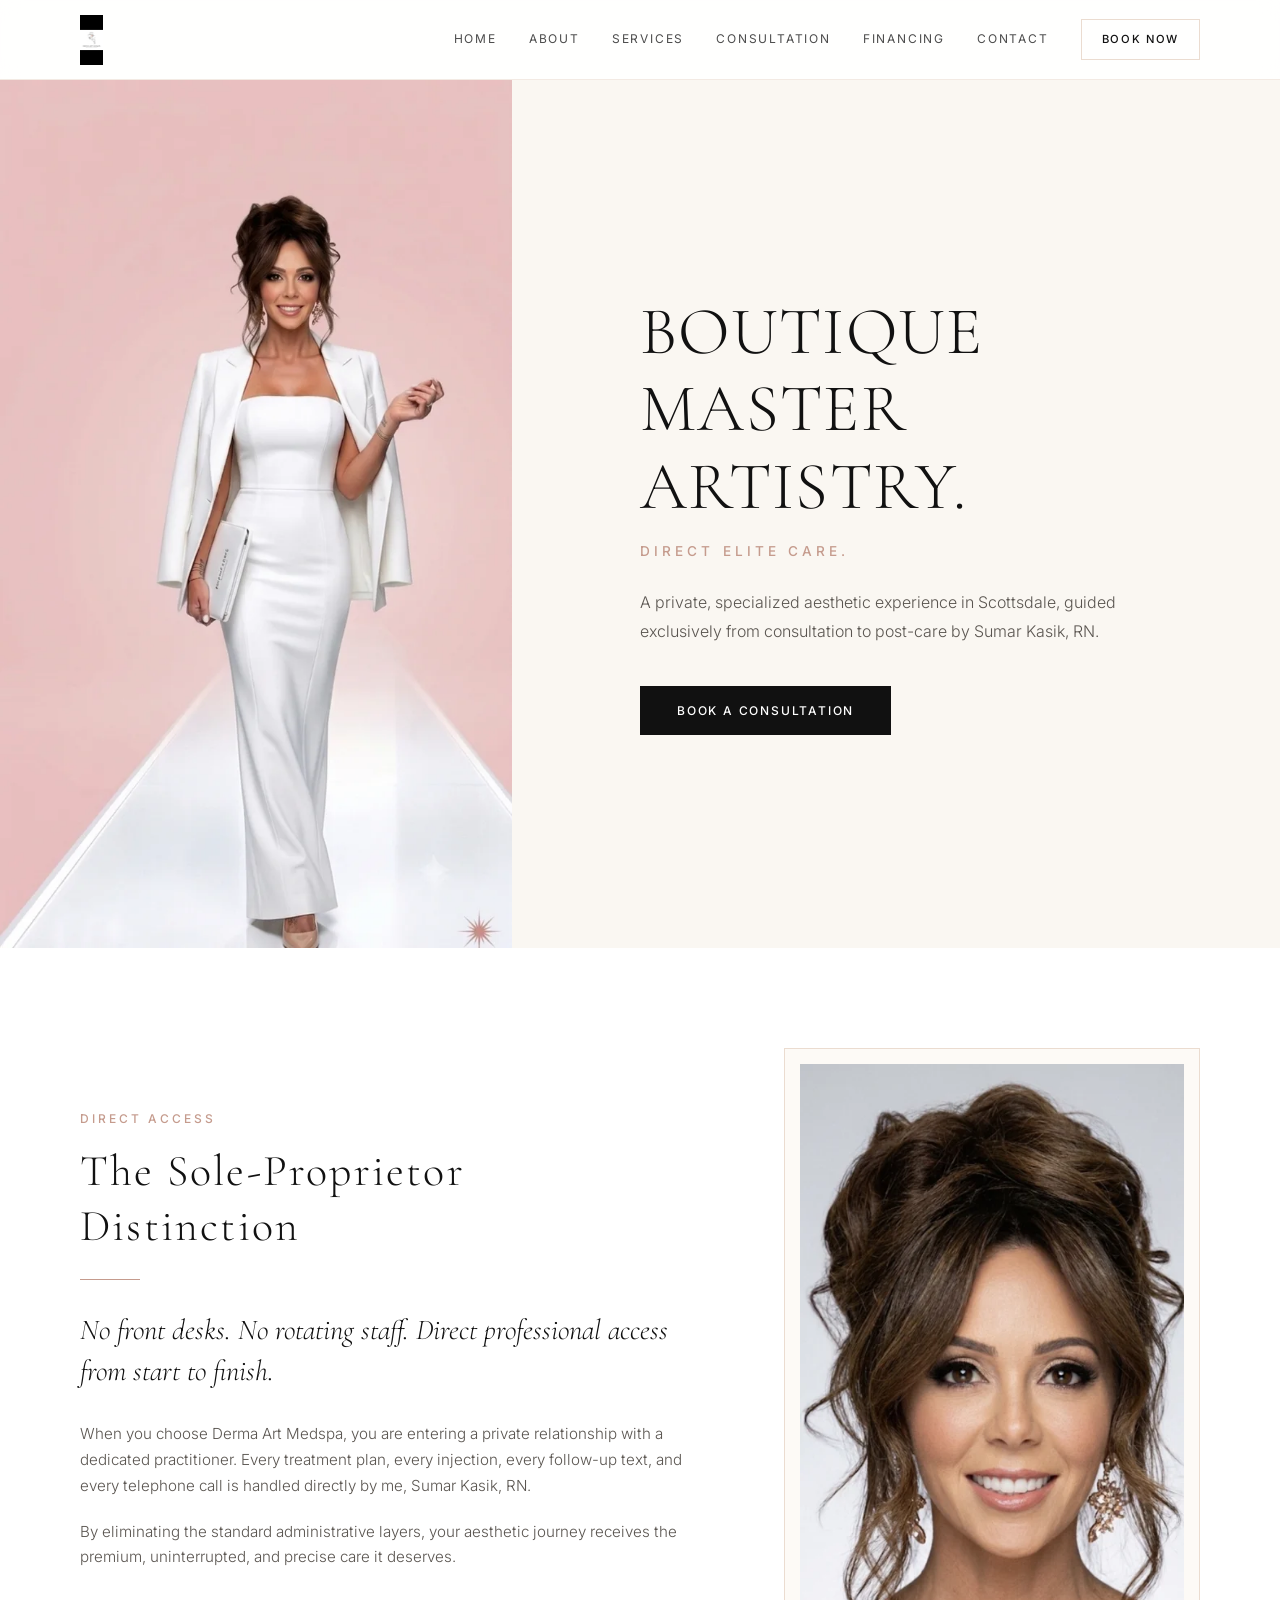
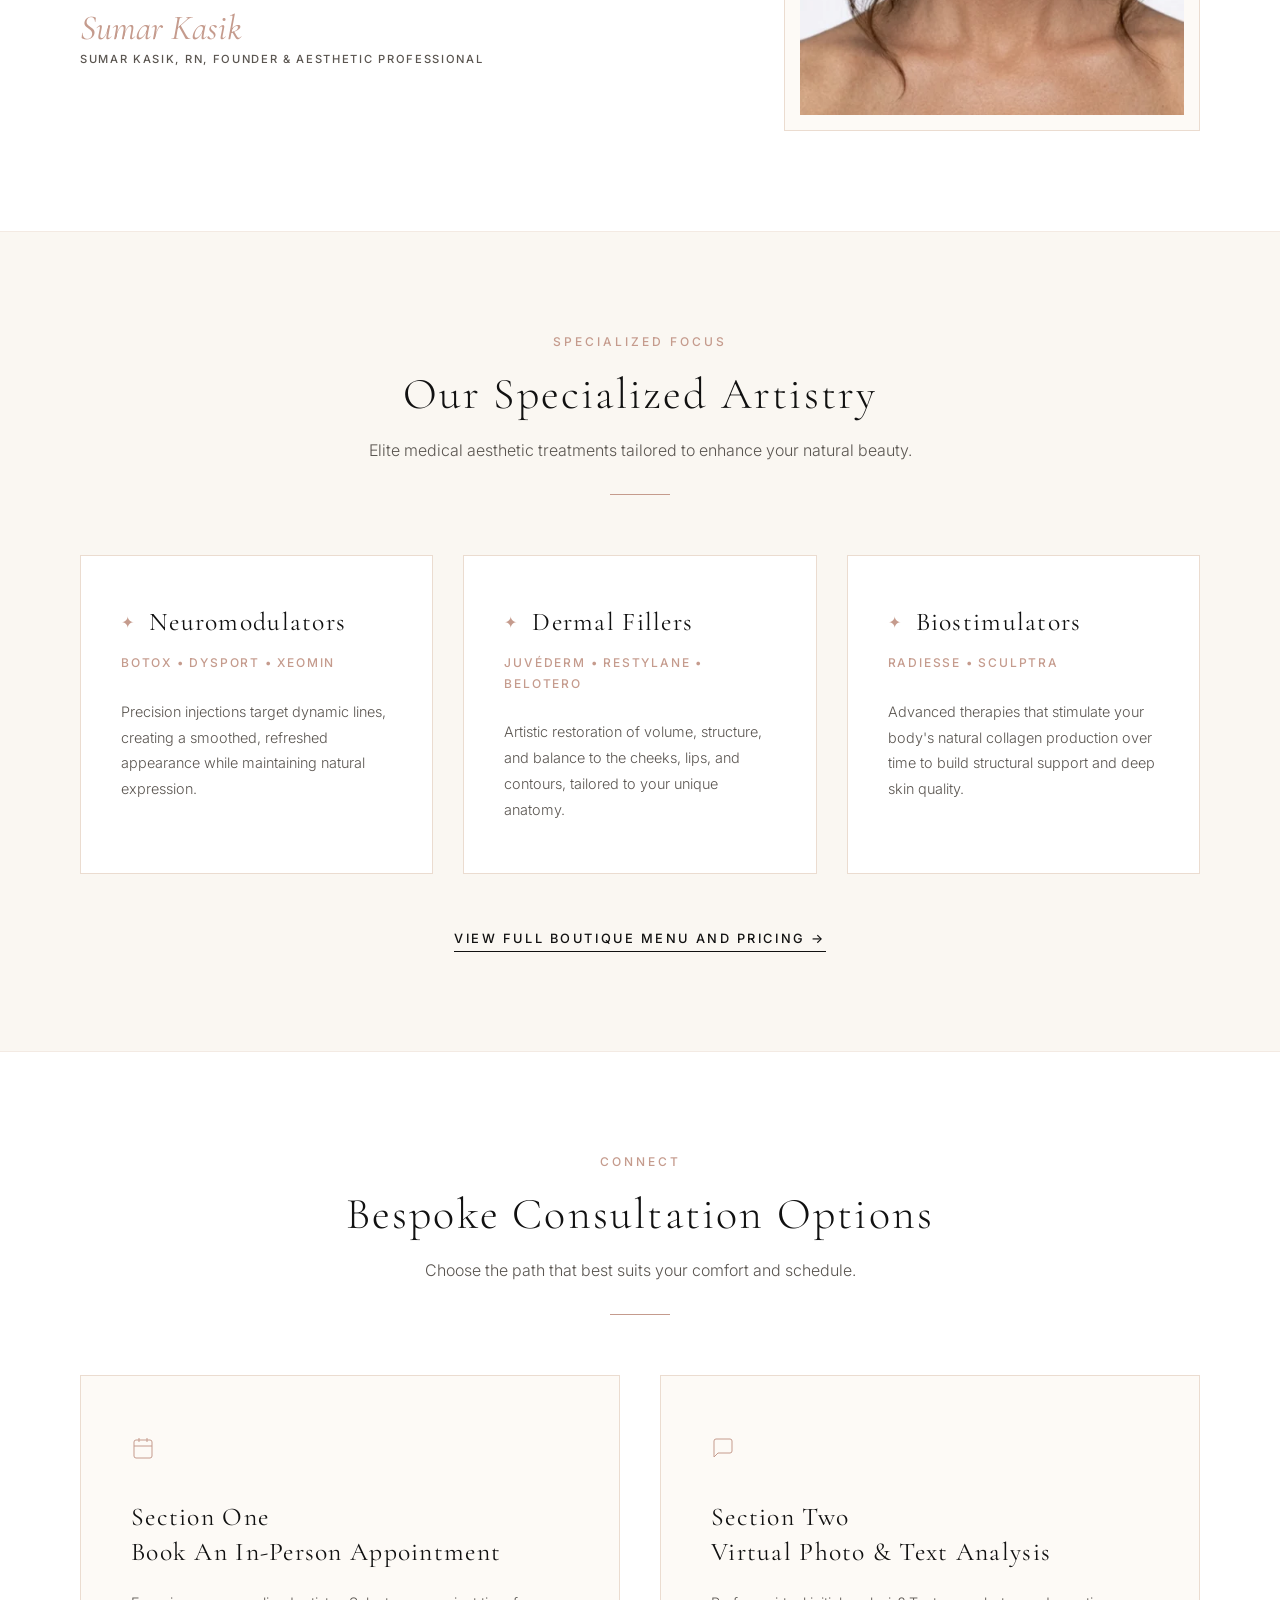
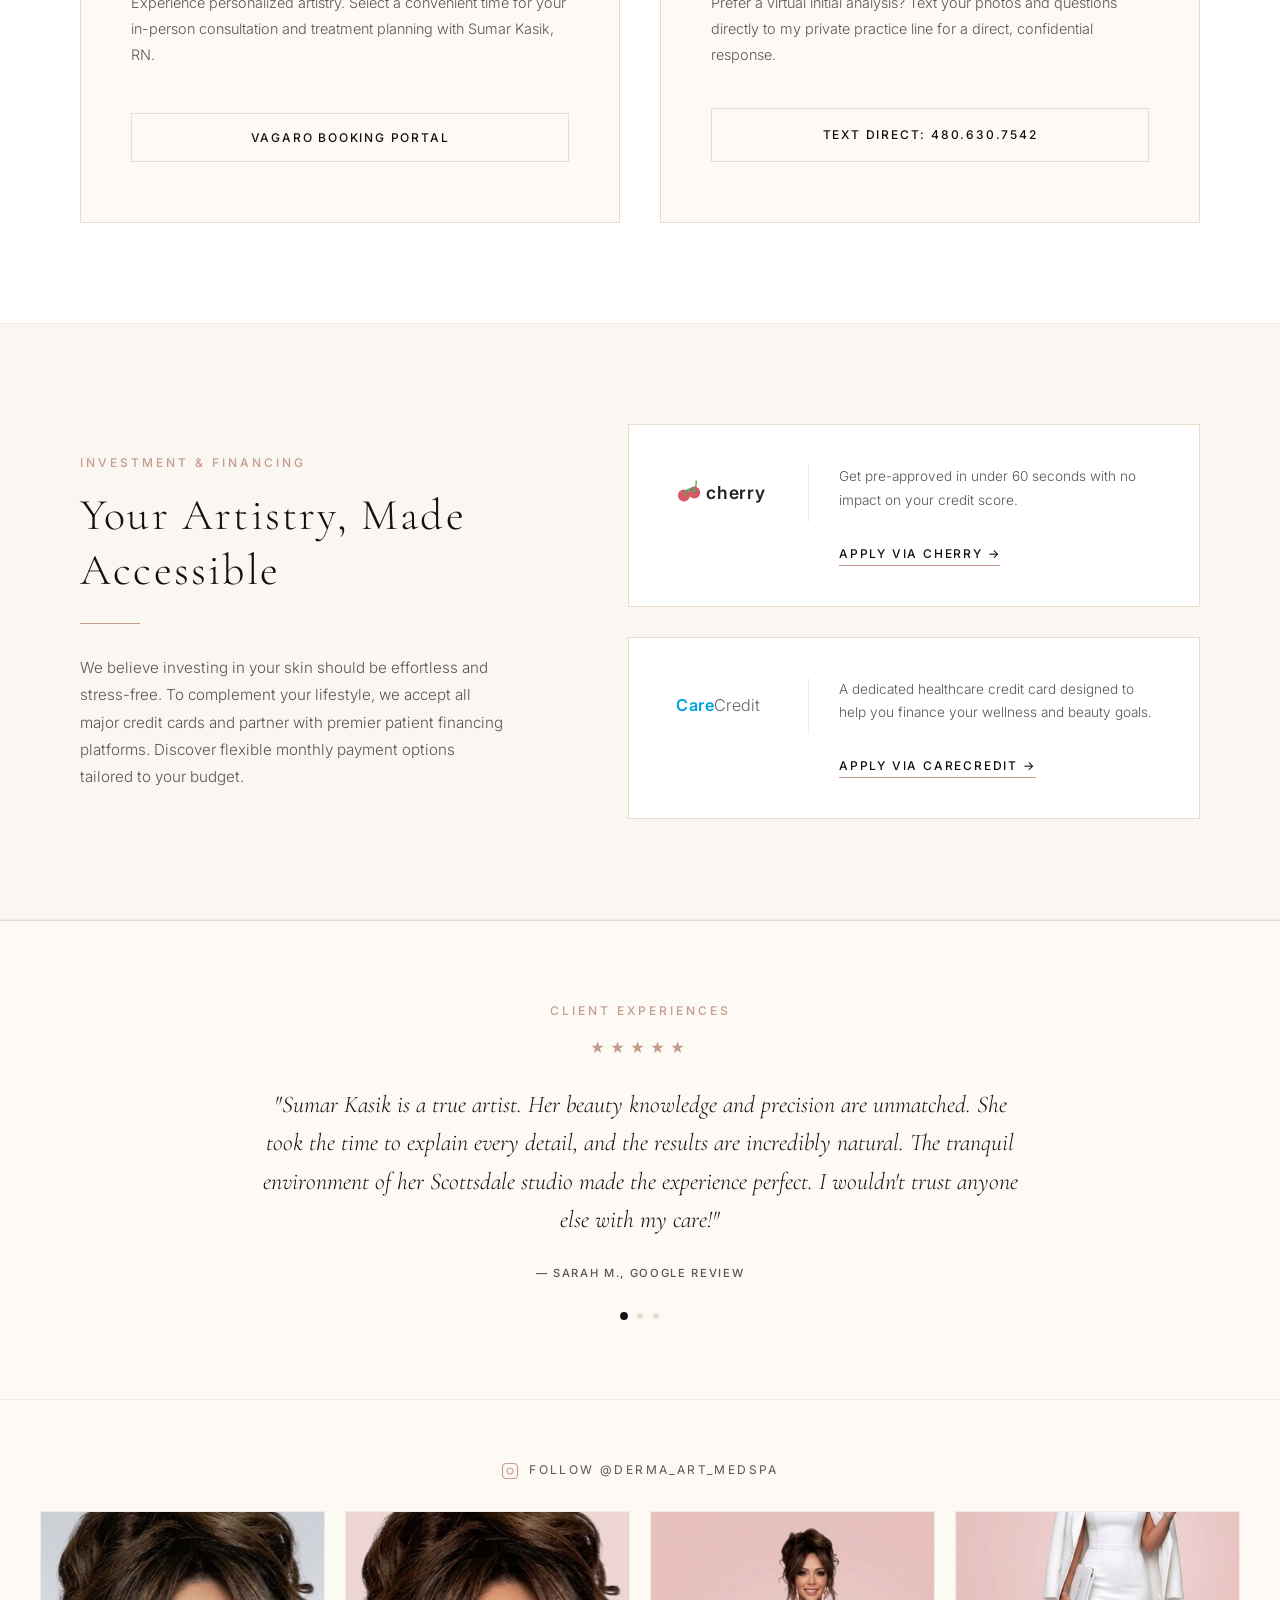
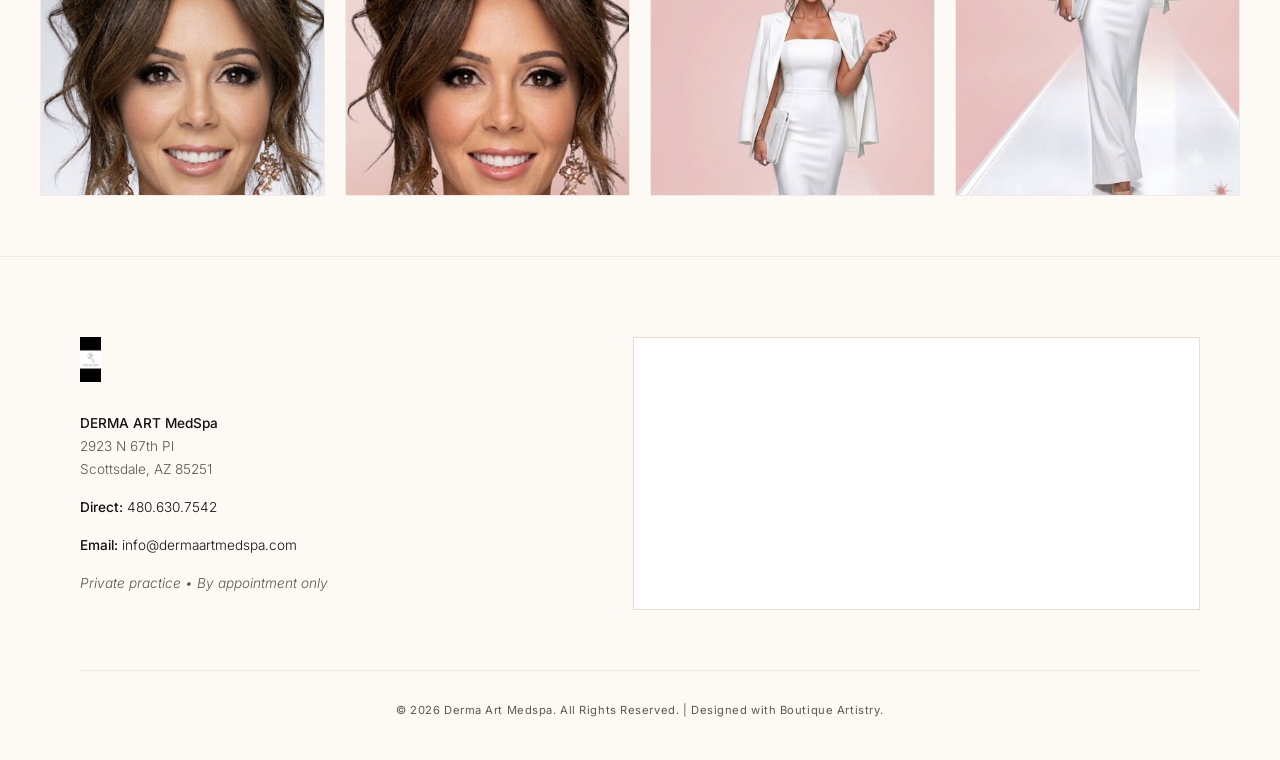
==== deploy/configs/workspace-coder/index.html @ c82e3b97 "Release v1.20: Restore original landing page, sync website and assets to Coder's workspace template," ====
<!DOCTYPE html>
<html lang="en">
<head>
    <meta charset="UTF-8">
    <meta name="viewport" content="width=device-width, initial-scale=1.0">
    <meta name="description" content="A private, specialized aesthetic experience in Scottsdale, guided exclusively from consultation to post-care by Sumar Kasik, RN. Boutique Artistry. Direct Elite Care.">
    <title>Derma Art Medspa | Boutique Master Artistry</title>
    <!-- Google Fonts: Playfair Display for headers, Inter for clean body text -->
    <link rel="preconnect" href="https://fonts.googleapis.com">
    <link rel="preconnect" href="https://fonts.gstatic.com" crossorigin>
    <link href="https://fonts.googleapis.com/css2?family=Cormorant+Garamond:ital,wght@0,300;0,400;0,500;1,300;1,400&family=Inter:wght@200;300;400;500;600&display=swap" rel="stylesheet">
    <link rel="stylesheet" href="style.css">
</head>
<body>

    <!-- Header Navigation -->
    <header class="header">
        <div class="header-container">
            <a href="#" class="logo-link">
                <img src="assets/logo.png" alt="Derma Art Medspa Logo" class="nav-logo">
            </a>
            <nav class="nav-menu" id="navMenu">
                <a href="#hero" class="nav-item">Home</a>
                <a href="#direct-access" class="nav-item">About</a>
                <a href="#services" class="nav-item">Services</a>
                <a href="#consultation" class="nav-item">Consultation</a>
                <a href="#financing" class="nav-item">Financing</a>
                <a href="#contact" class="nav-item">Contact</a>
                <a href="#" class="btn btn-nav placeholder-trigger">Book Now</a>
            </nav>
            <button class="hamburger" id="hamburgerBtn" aria-label="Toggle Menu">
                <span class="bar"></span>
                <span class="bar"></span>
                <span class="bar"></span>
            </button>
        </div>
    </header>

    <main>
        <!-- 1. Hero Section -->
        <section id="hero" class="hero-section">
            <div class="hero-container">
                <div class="hero-image-wrapper">
                    <picture>
                        <source srcset="assets/hero.webp" type="image/webp">
                        <img src="assets/hero.png" alt="Sumar Kasik, RN - Master Aesthetic Artist" class="hero-image">
                    </picture>
                </div>
                <div class="hero-content">
                    <div class="hero-text-block">
                        <h1 class="hero-title">BOUTIQUE<br>MASTER<br>ARTISTRY.</h1>
                        <p class="hero-subtitle">Direct Elite Care.</p>
                        <p class="hero-description">
                            A private, specialized aesthetic experience in Scottsdale, guided exclusively from consultation to post-care by Sumar Kasik, RN.
                        </p>
                        <button class="btn btn-primary placeholder-trigger">Book a Consultation</button>
                    </div>
                </div>
            </div>
        </section>

        <!-- 2. The Direct Access Distinction -->
        <section id="direct-access" class="direct-access-section scroll-reveal">
            <div class="section-container">
                <div class="direct-access-grid">
                    <div class="direct-access-text">
                        <span class="section-tag">Direct Access</span>
                        <h2 class="section-title">The Sole-Proprietor Distinction</h2>
                        <div class="fine-divider"></div>
                        <p class="distinction-highlight">
                            No front desks. No rotating staff. Direct professional access from start to finish.
                        </p>
                        <p class="distinction-body">
                            When you choose Derma Art Medspa, you are entering a private relationship with a dedicated practitioner. Every treatment plan, every injection, every follow-up text, and every telephone call is handled directly by me, Sumar Kasik, RN. 
                        </p>
                        <p class="distinction-body">
                            By eliminating the standard administrative layers, your aesthetic journey receives the premium, uninterrupted, and precise care it deserves.
                        </p>
                        <div class="signature-block">
                            <span class="signature-text">Sumar Kasik</span>
                            <span class="signature-title">Sumar Kasik, RN, Founder & Aesthetic Professional</span>
                        </div>
                    </div>
                    <div class="direct-access-image">
                        <picture>
                            <source srcset="assets/bio-grey.webp" type="image/webp">
                            <img src="assets/bio-grey.webp" alt="Sumar Kasik, RN - Portrait" class="bio-image">
                        </picture>
                    </div>
                </div>
            </div>
        </section>

        <!-- 3. The Specialized Service Overview -->
        <section id="services" class="services-section scroll-reveal">
            <div class="section-container">
                <div class="center-header">
                    <span class="section-tag">Specialized Focus</span>
                    <h2 class="section-title">Our Specialized Artistry</h2>
                    <p class="section-subtitle-text">Elite medical aesthetic treatments tailored to enhance your natural beauty.</p>
                    <div class="fine-divider-center"></div>
                </div>
                
                <div class="services-grid">
                    <!-- Category 1 -->
                    <div class="service-card">
                        <div class="service-card-header">
                            <span class="service-icon">✦</span>
                            <h3>Neuromodulators</h3>
                        </div>
                        <p class="service-subtitle">Botox • Dysport • Xeomin</p>
                        <p class="service-description">
                            Precision injections target dynamic lines, creating a smoothed, refreshed appearance while maintaining natural expression.
                        </p>
                    </div>

                    <!-- Category 2 -->
                    <div class="service-card">
                        <div class="service-card-header">
                            <span class="service-icon">✦</span>
                            <h3>Dermal Fillers</h3>
                        </div>
                        <p class="service-subtitle">Juvéderm • Restylane • Belotero</p>
                        <p class="service-description">
                            Artistic restoration of volume, structure, and balance to the cheeks, lips, and contours, tailored to your unique anatomy.
                        </p>
                    </div>

                    <!-- Category 3 -->
                    <div class="service-card">
                        <div class="service-card-header">
                            <span class="service-icon">✦</span>
                            <h3>Biostimulators</h3>
                        </div>
                        <p class="service-subtitle">Radiesse • Sculptra</p>
                        <p class="service-description">
                            Advanced therapies that stimulate your body's natural collagen production over time to build structural support and deep skin quality.
                        </p>
                    </div>
                </div>

                <div class="services-footer">
                    <a href="#" class="boutique-menu-link placeholder-trigger">View full boutique menu and pricing &rarr;</a>
                </div>
            </div>
        </section>

        <!-- 4. Two-Way Consultation Suite -->
        <section id="consultation" class="consultation-section scroll-reveal">
            <div class="section-container">
                <div class="center-header">
                    <span class="section-tag">Connect</span>
                    <h2 class="section-title">Bespoke Consultation Options</h2>
                    <p class="section-subtitle-text">Choose the path that best suits your comfort and schedule.</p>
                    <div class="fine-divider-center"></div>
                </div>

                <div class="consultation-grid">
                    <!-- Option 1: In-Person -->
                    <div class="consult-box">
                        <div class="consult-icon">
                            <svg viewBox="0 0 24 24" width="24" height="24" stroke="currentColor" stroke-width="1" fill="none">
                                <rect x="3" y="4" width="18" height="18" rx="2" ry="2"></rect>
                                <line x1="16" y1="2" x2="16" y2="6"></line>
                                <line x1="8" y1="2" x2="8" y2="6"></line>
                                <line x1="3" y1="10" x2="21" y2="10"></line>
                            </svg>
                        </div>
                        <h3>Section One<br>Book An In-Person Appointment</h3>
                        <p class="consult-description">
                            Experience personalized artistry. Select a convenient time for your in-person consultation and treatment planning with Sumar Kasik, RN.
                        </p>
                        <button class="btn btn-secondary placeholder-trigger">Vagaro Booking Portal</button>
                    </div>

                    <!-- Option 2: Virtual Text -->
                    <div class="consult-box">
                        <div class="consult-icon">
                            <svg viewBox="0 0 24 24" width="24" height="24" stroke="currentColor" stroke-width="1" fill="none">
                                <path d="M21 15a2 2 0 0 1-2 2H7l-4 4V5a2 2 0 0 1 2-2h14a2 2 0 0 1 2 2z"></path>
                            </svg>
                        </div>
                        <h3>Section Two<br>Virtual Photo & Text Analysis</h3>
                        <p class="consult-description">
                            Prefer a virtual initial analysis? Text your photos and questions directly to my private practice line for a direct, confidential response.
                        </p>
                        <a href="tel:4806307542" class="btn btn-secondary-outline">Text Direct: 480.630.7542</a>
                    </div>
                </div>
            </div>
        </section>

        <!-- 5. Seamless Financing -->
        <section id="financing" class="financing-section scroll-reveal">
            <div class="section-container">
                <div class="financing-grid">
                    <div class="financing-intro">
                        <span class="section-tag">Investment & Financing</span>
                        <h2 class="section-title">Your Artistry, Made Accessible</h2>
                        <div class="fine-divider"></div>
                        <p class="financing-description">
                            We believe investing in your skin should be effortless and stress-free. To complement your lifestyle, we accept all major credit cards and partner with premier patient financing platforms. Discover flexible monthly payment options tailored to your budget.
                        </p>
                    </div>
                    <div class="financing-platforms">
                        <!-- Cherry Financing -->
                        <div class="financing-card">
                            <div class="platform-logo-wrapper">
                                <!-- Cherry Logo SVG (Minimalist representation) -->
                                <svg class="platform-logo cherry-logo" viewBox="0 0 160 40" height="30" width="120" xmlns="http://www.w3.org/2000/svg">
                                    <circle cx="20" cy="22" r="8" fill="#d45b64"></circle>
                                    <circle cx="34" cy="18" r="8" fill="#d45b64"></circle>
                                    <path d="M20 22 C22 14, 30 10, 34 18" stroke="#5a9e6d" stroke-width="2.5" fill="none"></path>
                                    <path d="M34 18 C36 10, 38 4, 36 2" stroke="#5a9e6d" stroke-width="2" fill="none"></path>
                                    <text x="50" y="27" font-family="'Inter', sans-serif" font-weight="600" font-size="24" fill="#222222" letter-spacing="1">cherry</text>
                                </svg>
                            </div>
                            <p class="platform-copy">
                                Get pre-approved in under 60 seconds with no impact on your credit score.
                            </p>
                            <button class="btn btn-text-link placeholder-trigger">Apply via Cherry &rarr;</button>
                        </div>

                        <!-- CareCredit Financing -->
                        <div class="financing-card">
                            <div class="platform-logo-wrapper">
                                <!-- CareCredit Logo SVG -->
                                <svg class="platform-logo carecredit-logo" viewBox="0 0 160 40" height="30" width="120" xmlns="http://www.w3.org/2000/svg">
                                    <text x="10" y="27" font-family="'Inter', sans-serif" font-weight="600" font-size="22" fill="#00a3e0" letter-spacing="0.5">Care<tspan fill="#666666" font-weight="300">Credit</tspan></text>
                                </svg>
                            </div>
                            <p class="platform-copy">
                                A dedicated healthcare credit card designed to help you finance your wellness and beauty goals.
                            </p>
                            <button class="btn btn-text-link placeholder-trigger">Apply via CareCredit &rarr;</button>
                        </div>
                    </div>
                </div>
            </div>
        </section>
    </main>

    <!-- 6. Social Proof & Location (Footer) -->
    <footer id="contact" class="footer">
        <div class="footer-top">
            <!-- Review Carousel -->
            <div class="reviews-container">
                <span class="section-tag tag-center">Client Experiences</span>
                <div class="review-slider">
                    <!-- Slide 1 -->
                    <div class="review-slide active">
                        <div class="star-rating">★★★★★</div>
                        <p class="review-text">
                            "Sumar Kasik is a true artist. Her beauty knowledge and precision are unmatched. She took the time to explain every detail, and the results are incredibly natural. The tranquil environment of her Scottsdale studio made the experience perfect. I wouldn't trust anyone else with my care!"
                        </p>
                        <p class="review-author">— Sarah M., Google Review</p>
                    </div>
                    <!-- Slide 2 -->
                    <div class="review-slide">
                        <div class="star-rating">★★★★★</div>
                        <p class="review-text">
                            "What a breath of fresh air! Bypassing a busy front desk and dealing directly with Sumar from the first text was incredible. She is reliable, professional, and has an eye for aesthetic symmetry. She enhances your natural features beautifully. Highly recommend!"
                        </p>
                        <p class="review-author">— Elena R., Groupon Verified</p>
                    </div>
                    <!-- Slide 3 -->
                    <div class="review-slide">
                        <div class="star-rating">★★★★★</div>
                        <p class="review-text">
                            "Sumar's competence and warm personality instantly put me at ease. Her Scottsdale studio is a peaceful sanctuary. She represents personal beauty and artistry at the highest level, and her recommendations were spot on. My results are subtle, fresh, and exactly what I wanted."
                        </p>
                        <p class="review-author">— Amanda T., Groupon Verified</p>
                    </div>
                </div>
                <div class="carousel-dots">
                    <span class="dot active" data-index="0"></span>
                    <span class="dot" data-index="1"></span>
                    <span class="dot" data-index="2"></span>
                </div>
            </div>
        </div>

        <div class="footer-middle">
            <!-- Instagram Widget -->
            <div class="instagram-container">
                <div class="instagram-header">
                    <svg viewBox="0 0 24 24" width="18" height="18" stroke="currentColor" stroke-width="1.5" fill="none" class="insta-icon">
                        <rect x="2" y="2" width="20" height="20" rx="5" ry="5"></rect>
                        <path d="M16 11.37A4 4 0 1 1 12.63 8 4 4 0 0 1 16 11.37z"></path>
                        <line x1="17.5" y1="6.5" x2="17.51" y2="6.5"></line>
                    </svg>
                    <span>Follow @derma_art_medspa</span>
                </div>
                <div class="instagram-grid">
                    <div class="instagram-item">
                        <img src="assets/instagram1.jpg" alt="Instagram Post 1" class="insta-img">
                        <div class="insta-overlay"><span class="heart">❤</span></div>
                    </div>
                    <div class="instagram-item">
                        <img src="assets/instagram2.jpg" alt="Instagram Post 2" class="insta-img">
                        <div class="insta-overlay"><span class="heart">❤</span></div>
                    </div>
                    <div class="instagram-item">
                        <img src="assets/instagram3.jpg" alt="Instagram Post 3" class="insta-img">
                        <div class="insta-overlay"><span class="heart">❤</span></div>
                    </div>
                    <div class="instagram-item">
                        <img src="assets/instagram4.jpg" alt="Instagram Post 4" class="insta-img">
                        <div class="insta-overlay"><span class="heart">❤</span></div>
                    </div>
                </div>
            </div>
        </div>

        <div class="footer-bottom">
            <div class="footer-grid">
                <!-- Essentials Block -->
                <div class="footer-essentials">
                    <img src="assets/logo.png" alt="Derma Art Medspa Logo" class="footer-logo">
                    <div class="contact-details">
                        <p class="address">
                            <strong>DERMA ART MedSpa</strong><br>
                            2923 N 67th Pl<br>
                            Scottsdale, AZ 85251
                        </p>
                        <p class="phone">
                            <strong>Direct:</strong> <a href="tel:4806307542" class="footer-contact-link">480.630.7542</a>
                        </p>
                        <p class="email">
                            <strong>Email:</strong> <a href="mailto:info@dermaartmedspa.com" class="footer-contact-link">info@dermaartmedspa.com</a>
                        </p>
                        <p class="hours">
                            <em>Private practice • By appointment only</em>
                        </p>
                    </div>
                </div>

                <!-- Google Map Embed (Greyscale & Muted) -->
                <div class="footer-map">
                    <iframe 
                        src="https://www.google.com/maps/embed?pb=!1m18!1m12!1m3!1d3327.9103073740263!2d-111.9363066!3d33.4839843!2m3!1f0!2f0!3f0!3m2!1i1024!2i768!4f13.1!3m3!1m2!1s0x872b0beb4e9ef491%3A0xcad46fbf8c5ab20b!2s2923%20N%2067th%20Pl%2C%20Scottsdale%2C%20AZ%2085251!5e0!3m2!1sen!2sus!4v1700000000000!5m2!1sen!2sus" 
                        width="100%" 
                        height="220" 
                        style="border:0;" 
                        allowfullscreen="" 
                        loading="lazy" 
                        referrerpolicy="no-referrer-when-downgrade"
                        title="Derma Art Medspa Location Map">
                    </iframe>
                </div>
            </div>
            
            <div class="copyright-row">
                <p>&copy; 2026 Derma Art Medspa. All Rights Reserved. | Designed with Boutique Artistry.</p>
            </div>
        </div>
    </footer>

    <!-- Custom Modal for Placeholder Links -->
    <div class="modal-overlay" id="placeholderModal">
        <div class="modal-content">
            <button class="modal-close" id="modalCloseBtn" aria-label="Close Modal">&times;</button>
            <div class="modal-header">
                <span class="modal-icon">✦</span>
                <h2>Placeholder Notification</h2>
            </div>
            <div class="modal-divider"></div>
            <p class="modal-text">
                This button or link is currently a placeholder. It will become fully active once the live portal credentials and URL configurations (such as Vagaro, Cherry, or CareCredit) are integrated into this website.
            </p>
            <button class="btn btn-modal-close" id="modalCloseBtnOk">Understood</button>
        </div>
    </div>

    <script src="app.js"></script>
</body>
</html>
---- deploy/configs/workspace-coder/style.css ----
/* --- DESIGN SYSTEM & CSS VARIABLES --- */
:root {
    --bg-primary: #ffffff;
    --bg-secondary: #faf7f2; /* Pale, tranquil cream */
    --bg-accent: #fdfaf6;
    --text-primary: #111111; /* Warm dark grey/off-black */
    --text-secondary: #5a5550; /* Muted grey */
    --accent-color: #c59b8d; /* Muted rose gold */
    --accent-hover: #b48a7c;
    --border-color: #ebdcd0; /* Fine Warm-grey border */
    --border-light: #f3eae3;
    
    --font-serif: 'Cormorant Garamond', Georgia, serif;
    --font-sans: 'Inter', -apple-system, BlinkMacSystemFont, "Segoe UI", Roboto, sans-serif;
    
    --header-height: 80px;
    --container-max-width: 1200px;
    --transition-speed: 0.4s;
    --ease-preset: cubic-bezier(0.25, 0.46, 0.45, 0.94);
}

/* --- RESET & BASIC STYLES --- */
* {
    margin: 0;
    padding: 0;
    box-sizing: border-box;
}

html {
    scroll-behavior: smooth;
    font-size: 16px;
}

body {
    font-family: var(--font-sans);
    background-color: var(--bg-primary);
    color: var(--text-primary);
    line-height: 1.7;
    -webkit-font-smoothing: antialiased;
    overflow-x: hidden;
}

h1, h2, h3, h4 {
    font-family: var(--font-serif);
    font-weight: 300;
    letter-spacing: 0.05em;
    line-height: 1.25;
}

a {
    color: inherit;
    text-decoration: none;
    transition: all 0.3s ease;
}

img {
    max-width: 100%;
    height: auto;
    display: block;
}

.section-container {
    width: 100%;
    max-width: var(--container-max-width);
    margin: 0 auto;
    padding: 100px 40px;
}

/* --- HELPER STYLES --- */
.section-tag {
    font-family: var(--font-sans);
    text-transform: uppercase;
    font-size: 0.75rem;
    font-weight: 500;
    letter-spacing: 0.25em;
    color: var(--accent-color);
    display: block;
    margin-bottom: 15px;
}

.tag-center {
    text-align: center;
}

.section-title {
    font-size: 2.75rem;
    font-weight: 300;
    margin-bottom: 25px;
    color: var(--text-primary);
}

.section-subtitle-text {
    font-family: var(--font-sans);
    font-size: 1rem;
    color: var(--text-secondary);
    font-weight: 300;
    margin-top: -10px;
    margin-bottom: 30px;
}

.center-header {
    text-align: center;
    margin-bottom: 60px;
}

.fine-divider {
    width: 60px;
    height: 1px;
    background-color: var(--accent-color);
    margin-bottom: 30px;
}

.fine-divider-center {
    width: 60px;
    height: 1px;
    background-color: var(--accent-color);
    margin: 0 auto 30px auto;
}

/* --- BUTTONS --- */
.btn {
    display: inline-block;
    font-family: var(--font-sans);
    font-size: 0.75rem;
    text-transform: uppercase;
    font-weight: 500;
    letter-spacing: 0.15em;
    padding: 16px 36px;
    border: 1px solid var(--text-primary);
    cursor: pointer;
    background: transparent;
    transition: all var(--transition-speed) var(--ease-preset);
    outline: none;
}

.btn-primary {
    background-color: var(--text-primary);
    color: var(--bg-primary);
}

.btn-primary:hover {
    background-color: var(--accent-color);
    border-color: var(--accent-color);
    color: var(--bg-primary);
    transform: translateY(-2px);
}

.btn-secondary {
    border-color: var(--border-color);
    color: var(--text-primary);
    background-color: var(--bg-accent);
}

.btn-secondary:hover {
    border-color: var(--text-primary);
    background-color: var(--text-primary);
    color: var(--bg-primary);
}

.btn-secondary-outline {
    border: 1px solid var(--border-color);
    color: var(--text-primary);
    text-align: center;
    padding: 16px 24px;
}

.btn-secondary-outline:hover {
    border-color: var(--text-primary);
    background-color: var(--bg-accent);
}

.btn-text-link {
    border: none;
    border-bottom: 1px solid var(--accent-color);
    padding: 4px 0;
    font-size: 0.75rem;
    letter-spacing: 0.15em;
    color: var(--text-primary);
}

.btn-text-link:hover {
    color: var(--accent-hover);
    border-bottom-color: var(--accent-hover);
    padding-left: 5px;
}

/* --- HEADER & NAVIGATION --- */
.header {
    position: fixed;
    top: 0;
    left: 0;
    width: 100%;
    height: var(--header-height);
    background-color: rgba(255, 255, 255, 0.9);
    backdrop-filter: blur(10px);
    -webkit-backdrop-filter: blur(10px);
    border-bottom: 1px solid var(--border-light);
    z-index: 1000;
    transition: all 0.3s ease;
}

.header-container {
    max-width: var(--container-max-width);
    margin: 0 auto;
    height: 100%;
    display: flex;
    justify-content: space-between;
    align-items: center;
    padding: 0 40px;
}

.nav-logo {
    height: 50px;
    width: auto;
}

.nav-menu {
    display: flex;
    align-items: center;
    gap: 32px;
}

.nav-item {
    font-size: 0.75rem;
    text-transform: uppercase;
    font-weight: 400;
    letter-spacing: 0.15em;
    color: var(--text-primary);
    opacity: 0.75;
}

.nav-item:hover {
    opacity: 1;
    color: var(--accent-color);
}

.btn-nav {
    padding: 10px 20px;
    font-size: 0.7rem;
    border-color: var(--border-color);
}

.btn-nav:hover {
    background-color: var(--text-primary);
    color: var(--bg-primary);
    border-color: var(--text-primary);
}

/* Hamburger Menu Button */
.hamburger {
    display: none;
    cursor: pointer;
    background: transparent;
    border: none;
}

.hamburger .bar {
    display: block;
    width: 20px;
    height: 1px;
    margin: 5px auto;
    background-color: var(--text-primary);
    transition: all 0.3s ease-in-out;
}

/* --- 1. HERO SECTION --- */
.hero-section {
    padding-top: var(--header-height);
    min-height: calc(100vh - var(--header-height));
    background-color: var(--bg-secondary);
    display: flex;
    align-items: stretch;
}

.hero-container {
    display: flex;
    width: 100%;
    max-width: 100%;
}

.hero-image-wrapper {
    flex: 1;
    position: relative;
    overflow: hidden;
    background-color: #f7e9e6; /* Matches the background of the image exactly */
}

.hero-image {
    width: 100%;
    height: 100%;
    object-fit: cover;
    object-position: center bottom;
}

.hero-content {
    flex: 1;
    display: flex;
    align-items: center;
    justify-content: flex-start;
    padding: 80px 10%;
    background-color: var(--bg-secondary);
}

.hero-text-block {
    max-width: 480px;
}

.hero-title {
    font-size: 4.2rem;
    font-weight: 300;
    line-height: 1.15;
    letter-spacing: 0.02em;
    color: var(--text-primary);
    margin-bottom: 15px;
}

.hero-subtitle {
    font-family: var(--font-sans);
    text-transform: uppercase;
    font-size: 0.85rem;
    font-weight: 500;
    letter-spacing: 0.3em;
    color: var(--accent-color);
    margin-bottom: 25px;
}

.hero-description {
    font-size: 1rem;
    color: var(--text-secondary);
    margin-bottom: 40px;
    font-weight: 300;
    line-height: 1.8;
}

/* --- 2. DIRECT ACCESS SECTION --- */
.direct-access-section {
    background-color: var(--bg-primary);
    border-bottom: 1px solid var(--border-light);
}

.direct-access-grid {
    display: grid;
    grid-template-columns: 1.2fr 0.8fr;
    gap: 80px;
    align-items: center;
}

.direct-access-text {
    padding-right: 20px;
}

.distinction-highlight {
    font-family: var(--font-serif);
    font-size: 1.8rem;
    font-style: italic;
    color: var(--text-primary);
    margin-bottom: 30px;
    line-height: 1.4;
    font-weight: 300;
}

.distinction-body {
    font-size: 0.95rem;
    color: var(--text-secondary);
    margin-bottom: 20px;
    font-weight: 300;
}

.signature-block {
    margin-top: 40px;
    display: flex;
    flex-direction: column;
}

.signature-text {
    font-family: var(--font-serif);
    font-size: 2.2rem;
    color: var(--accent-color);
    font-style: italic;
    margin-bottom: 5px;
    line-height: 1;
}

.signature-title {
    font-size: 0.7rem;
    text-transform: uppercase;
    letter-spacing: 0.15em;
    color: var(--text-secondary);
    font-weight: 500;
}

.direct-access-image {
    position: relative;
    border: 1px solid var(--border-color);
    padding: 15px;
    background-color: var(--bg-accent);
}

.bio-image {
    width: 100%;
    height: auto;
    object-fit: cover;
}

/* --- 3. SERVICES SECTION --- */
.services-section {
    background-color: var(--bg-secondary);
    border-bottom: 1px solid var(--border-light);
}

.services-grid {
    display: grid;
    grid-template-columns: repeat(3, 1fr);
    gap: 30px;
    margin-bottom: 50px;
}

.service-card {
    background-color: var(--bg-primary);
    border: 1px solid var(--border-color);
    padding: 50px 40px;
    transition: all var(--transition-speed) var(--ease-preset);
}

.service-card:hover {
    transform: translateY(-5px);
    border-color: var(--text-primary);
    box-shadow: 0 10px 30px rgba(0, 0, 0, 0.02);
}

.service-card-header {
    display: flex;
    align-items: center;
    gap: 15px;
    margin-bottom: 15px;
}

.service-icon {
    font-size: 1rem;
    color: var(--accent-color);
}

.service-card h3 {
    font-size: 1.6rem;
    font-weight: 400;
    color: var(--text-primary);
}

.service-subtitle {
    font-family: var(--font-sans);
    font-size: 0.75rem;
    text-transform: uppercase;
    font-weight: 500;
    letter-spacing: 0.15em;
    color: var(--accent-color);
    margin-bottom: 25px;
}

.service-description {
    font-size: 0.9rem;
    color: var(--text-secondary);
    font-weight: 300;
    line-height: 1.8;
}

.services-footer {
    text-align: center;
    margin-top: 20px;
}

.boutique-menu-link {
    font-family: var(--font-sans);
    font-size: 0.8rem;
    text-transform: uppercase;
    font-weight: 500;
    letter-spacing: 0.2em;
    color: var(--text-primary);
    border-bottom: 1px solid var(--text-primary);
    padding-bottom: 5px;
}

.boutique-menu-link:hover {
    color: var(--accent-color);
    border-bottom-color: var(--accent-color);
    padding-left: 8px;
}

/* --- 4. CONSULTATION SECTION --- */
.consultation-section {
    background-color: var(--bg-primary);
    border-bottom: 1px solid var(--border-light);
}

.consultation-grid {
    display: grid;
    grid-template-columns: repeat(2, 1fr);
    gap: 40px;
}

.consult-box {
    border: 1px solid var(--border-color);
    padding: 60px 50px;
    background-color: var(--bg-accent);
    display: flex;
    flex-direction: column;
    align-items: flex-start;
    transition: all var(--transition-speed) var(--ease-preset);
}

.consult-box:hover {
    border-color: var(--text-primary);
}

.consult-icon {
    margin-bottom: 30px;
    color: var(--accent-color);
}

.consult-box h3 {
    font-size: 1.6rem;
    font-weight: 400;
    margin-bottom: 20px;
    line-height: 1.4;
}

.consult-description {
    font-size: 0.9rem;
    color: var(--text-secondary);
    margin-bottom: 40px;
    font-weight: 300;
    line-height: 1.8;
    flex-grow: 1;
}

.consult-box .btn, 
.consult-box .btn-secondary-outline {
    width: 100%;
}

/* --- 5. FINANCING SECTION --- */
.financing-section {
    background-color: var(--bg-secondary);
    border-bottom: 1px solid var(--border-light);
}

.financing-grid {
    display: grid;
    grid-template-columns: 0.9fr 1.1fr;
    gap: 80px;
    align-items: center;
}

.financing-intro {
    padding-right: 40px;
}

.financing-description {
    font-size: 0.95rem;
    color: var(--text-secondary);
    font-weight: 300;
    line-height: 1.8;
}

.financing-platforms {
    display: flex;
    flex-direction: column;
    gap: 30px;
}

.financing-card {
    background-color: var(--bg-primary);
    border: 1px solid var(--border-color);
    padding: 40px;
    display: grid;
    grid-template-columns: 140px 1fr;
    gap: 30px;
    align-items: center;
}

.platform-logo-wrapper {
    display: flex;
    justify-content: flex-start;
    align-items: center;
    border-right: 1px solid var(--border-light);
    height: 100%;
    padding-right: 20px;
}

.platform-logo {
    display: block;
    max-width: 100%;
}

.platform-copy {
    font-size: 0.85rem;
    color: var(--text-secondary);
    font-weight: 300;
    margin-bottom: 10px;
}

.financing-card .btn-text-link {
    grid-column: 2 / -1;
    justify-self: start;
    margin-top: -10px;
}

/* --- 6. FOOTER --- */
.footer {
    background-color: var(--bg-accent);
    border-top: 1px solid var(--border-color);
}

/* Review Carousel */
.footer-top {
    border-bottom: 1px solid var(--border-light);
}

.reviews-container {
    max-width: 800px;
    margin: 0 auto;
    padding: 80px 20px;
    text-align: center;
}

.review-slider {
    position: relative;
    min-height: 200px;
    margin-bottom: 30px;
}

.review-slide {
    position: absolute;
    top: 0;
    left: 0;
    width: 100%;
    opacity: 0;
    transform: translateY(15px);
    transition: all 0.6s var(--ease-preset);
    pointer-events: none;
}

.review-slide.active {
    position: relative;
    opacity: 1;
    transform: translateY(0);
    pointer-events: auto;
}

.star-rating {
    color: var(--accent-color);
    letter-spacing: 5px;
    font-size: 0.9rem;
    margin-bottom: 25px;
}

.review-text {
    font-family: var(--font-serif);
    font-size: 1.5rem;
    font-style: italic;
    font-weight: 300;
    line-height: 1.6;
    color: var(--text-primary);
    margin-bottom: 25px;
}

.review-author {
    font-family: var(--font-sans);
    text-transform: uppercase;
    font-size: 0.7rem;
    font-weight: 500;
    letter-spacing: 0.15em;
    color: var(--text-secondary);
}

.carousel-dots {
    display: flex;
    justify-content: center;
    gap: 10px;
}

.dot {
    width: 6px;
    height: 6px;
    border-radius: 50%;
    background-color: var(--border-color);
    cursor: pointer;
    transition: all 0.3s ease;
}

.dot.active {
    background-color: var(--text-primary);
    transform: scale(1.3);
}

/* Instagram Widget */
.footer-middle {
    border-bottom: 1px solid var(--border-light);
    padding: 60px 40px;
}

.instagram-container {
    max-width: var(--container-max-width);
    margin: 0 auto;
}

.instagram-header {
    display: flex;
    align-items: center;
    justify-content: center;
    gap: 10px;
    font-size: 0.75rem;
    text-transform: uppercase;
    letter-spacing: 0.2em;
    margin-bottom: 30px;
    color: var(--text-secondary);
}

.insta-icon {
    color: var(--accent-color);
}

.instagram-grid {
    display: grid;
    grid-template-columns: repeat(4, 1fr);
    gap: 20px;
}

.instagram-item {
    position: relative;
    overflow: hidden;
    aspect-ratio: 1;
    border: 1px solid var(--border-light);
}

.insta-img {
    width: 100%;
    height: 100%;
    object-fit: cover;
    transition: transform 0.6s var(--ease-preset);
}

.insta-overlay {
    position: absolute;
    top: 0;
    left: 0;
    width: 100%;
    height: 100%;
    background-color: rgba(255, 255, 255, 0.4);
    display: flex;
    align-items: center;
    justify-content: center;
    opacity: 0;
    transition: all 0.4s ease;
    backdrop-filter: blur(2px);
}

.heart {
    color: var(--text-primary);
    font-size: 1.5rem;
    transform: scale(0.8);
    transition: transform 0.4s var(--ease-preset);
}

.instagram-item:hover .insta-img {
    transform: scale(1.05);
}

.instagram-item:hover .insta-overlay {
    opacity: 1;
}

.instagram-item:hover .heart {
    transform: scale(1);
}

/* Essentials and Map */
.footer-bottom {
    max-width: var(--container-max-width);
    margin: 0 auto;
    padding: 80px 40px 40px 40px;
}

.footer-grid {
    display: grid;
    grid-template-columns: 1fr 1.2fr;
    gap: 80px;
    margin-bottom: 60px;
}

.footer-logo {
    height: 45px;
    width: auto;
    margin-bottom: 30px;
}

.contact-details p {
    font-size: 0.85rem;
    color: var(--text-secondary);
    margin-bottom: 15px;
    font-weight: 300;
}

.contact-details strong {
    color: var(--text-primary);
    font-weight: 500;
}

.footer-contact-link {
    color: var(--text-primary);
    border-bottom: 1px solid transparent;
}

.footer-contact-link:hover {
    color: var(--accent-color);
    border-bottom-color: var(--accent-color);
}

.footer-map {
    border: 1px solid var(--border-color);
    padding: 10px;
    background-color: var(--bg-primary);
}

.footer-map iframe {
    filter: grayscale(1) contrast(0.9) brightness(0.95);
    opacity: 0.6;
    transition: all 0.5s ease;
}

.footer-map:hover iframe {
    filter: grayscale(0.2) contrast(1) brightness(1);
    opacity: 0.95;
}

.copyright-row {
    border-top: 1px solid var(--border-light);
    padding-top: 30px;
    text-align: center;
    font-size: 0.7rem;
    color: var(--text-secondary);
    letter-spacing: 0.05em;
}

/* --- CUSTOM MODAL FOR PLACEHOLDERS --- */
.modal-overlay {
    position: fixed;
    top: 0;
    left: 0;
    width: 100%;
    height: 100%;
    background-color: rgba(26, 26, 26, 0.4);
    backdrop-filter: blur(8px);
    -webkit-backdrop-filter: blur(8px);
    z-index: 2000;
    display: flex;
    align-items: center;
    justify-content: center;
    opacity: 0;
    pointer-events: none;
    transition: opacity 0.4s var(--ease-preset);
}

.modal-overlay.active {
    opacity: 1;
    pointer-events: auto;
}

.modal-content {
    background-color: var(--bg-primary);
    border: 1px solid var(--border-color);
    width: 90%;
    max-width: 480px;
    padding: 40px;
    position: relative;
    transform: scale(0.95) translateY(10px);
    transition: transform 0.4s var(--ease-preset);
}

.modal-overlay.active .modal-content {
    transform: scale(1) translateY(0);
}

.modal-close {
    position: absolute;
    top: 20px;
    right: 20px;
    background: transparent;
    border: none;
    font-size: 1.5rem;
    line-height: 1;
    cursor: pointer;
    color: var(--text-secondary);
    transition: color 0.3s;
}

.modal-close:hover {
    color: var(--text-primary);
}

.modal-header {
    display: flex;
    align-items: center;
    gap: 15px;
    margin-bottom: 15px;
}

.modal-icon {
    font-size: 1.2rem;
    color: var(--accent-color);
}

.modal-content h2 {
    font-size: 1.6rem;
    font-weight: 300;
    color: var(--text-primary);
}

.modal-divider {
    width: 40px;
    height: 1px;
    background-color: var(--accent-color);
    margin-bottom: 20px;
}

.modal-text {
    font-size: 0.9rem;
    color: var(--text-secondary);
    line-height: 1.8;
    margin-bottom: 30px;
    font-weight: 300;
}

.btn-modal-close {
    width: 100%;
    background-color: var(--text-primary);
    color: var(--bg-primary);
    border: 1px solid var(--text-primary);
    font-size: 0.75rem;
    padding: 14px 20px;
}

.btn-modal-close:hover {
    background-color: var(--accent-color);
    border-color: var(--accent-color);
}

/* --- SCROLL ANIMATIONS (REVEAL) --- */
.scroll-reveal {
    opacity: 0;
    transform: translateY(30px);
    transition: opacity 0.8s ease, transform 0.8s var(--ease-preset);
}

.scroll-reveal.revealed {
    opacity: 1;
    transform: translateY(0);
}

/* --- RESPONSIVE MEDIA QUERIES --- */

/* Tablet Layout (1024px and below) */
@media (max-width: 1024px) {
    .section-container {
        padding: 80px 30px;
    }
    
    .hero-title {
        font-size: 3.2rem;
    }
    
    .direct-access-grid {
        grid-template-columns: 1fr;
        gap: 50px;
    }
    
    .direct-access-text {
        padding-right: 0;
        order: 2;
    }
    
    .direct-access-image {
        order: 1;
        max-width: 500px;
        margin: 0 auto;
        width: 100%;
    }
    
    .services-grid {
        grid-template-columns: repeat(2, 1fr);
        gap: 20px;
    }
    
    .services-grid .service-card:last-child {
        grid-column: 1 / -1;
    }
    
    .financing-grid {
        grid-template-columns: 1fr;
        gap: 50px;
    }
    
    .financing-intro {
        padding-right: 0;
    }
    
    .footer-grid {
        grid-template-columns: 1fr;
        gap: 50px;
    }
}

/* Mobile Navigation Trigger */
@media (max-width: 768px) {
    .header-container {
        padding: 0 24px;
    }
    
    .hamburger {
        display: block;
        z-index: 1001;
    }
    
    .nav-menu {
        position: fixed;
        top: 0;
        right: -100%;
        width: 80%;
        max-width: 320px;
        height: 100vh;
        background-color: var(--bg-primary);
        box-shadow: -10px 0 30px rgba(0,0,0,0.05);
        flex-direction: column;
        justify-content: center;
        align-items: center;
        gap: 40px;
        transition: right 0.4s var(--ease-preset);
        z-index: 1000;
        border-left: 1px solid var(--border-light);
    }
    
    .nav-menu.active {
        right: 0;
    }
    
    /* Hamburger Active Animation */
    .hamburger.active .bar:nth-child(1) {
        transform: translateY(6px) rotate(45deg);
    }
    .hamburger.active .bar:nth-child(2) {
        opacity: 0;
    }
    .hamburger.active .bar:nth-child(3) {
        transform: translateY(-6px) rotate(-45deg);
    }
    
    /* Hero Section Mobile Stacking */
    .hero-section {
        flex-direction: column;
        min-height: auto;
    }
    
    .hero-container {
        flex-direction: column;
    }
    
    .hero-image-wrapper {
        width: 100%;
        height: 50vh;
        min-height: 350px;
    }
    
    .hero-content {
        padding: 60px 24px;
        width: 100%;
    }
    
    .hero-title {
        font-size: 2.8rem;
    }
    
    .section-title {
        font-size: 2.2rem;
    }
    
    .services-grid {
        grid-template-columns: 1fr;
    }
    
    .services-grid .service-card:last-child {
        grid-column: span 1;
    }
    
    .consultation-grid {
        grid-template-columns: 1fr;
        gap: 30px;
    }
    
    .consult-box {
        padding: 40px 30px;
    }
    
    .financing-card {
        grid-template-columns: 1fr;
        gap: 20px;
        text-align: center;
    }
    
    .platform-logo-wrapper {
        border-right: none;
        border-bottom: 1px solid var(--border-light);
        padding-right: 0;
        padding-bottom: 20px;
        justify-content: center;
    }
    
    .financing-card .btn-text-link {
        grid-column: 1 / -1;
        justify-self: center;
    }
    
    .instagram-grid {
        grid-template-columns: repeat(2, 1fr);
        gap: 10px;
    }
    
    .footer-bottom {
        padding: 60px 24px 30px 24px;
    }
    
    .review-text {
        font-size: 1.25rem;
    }
}
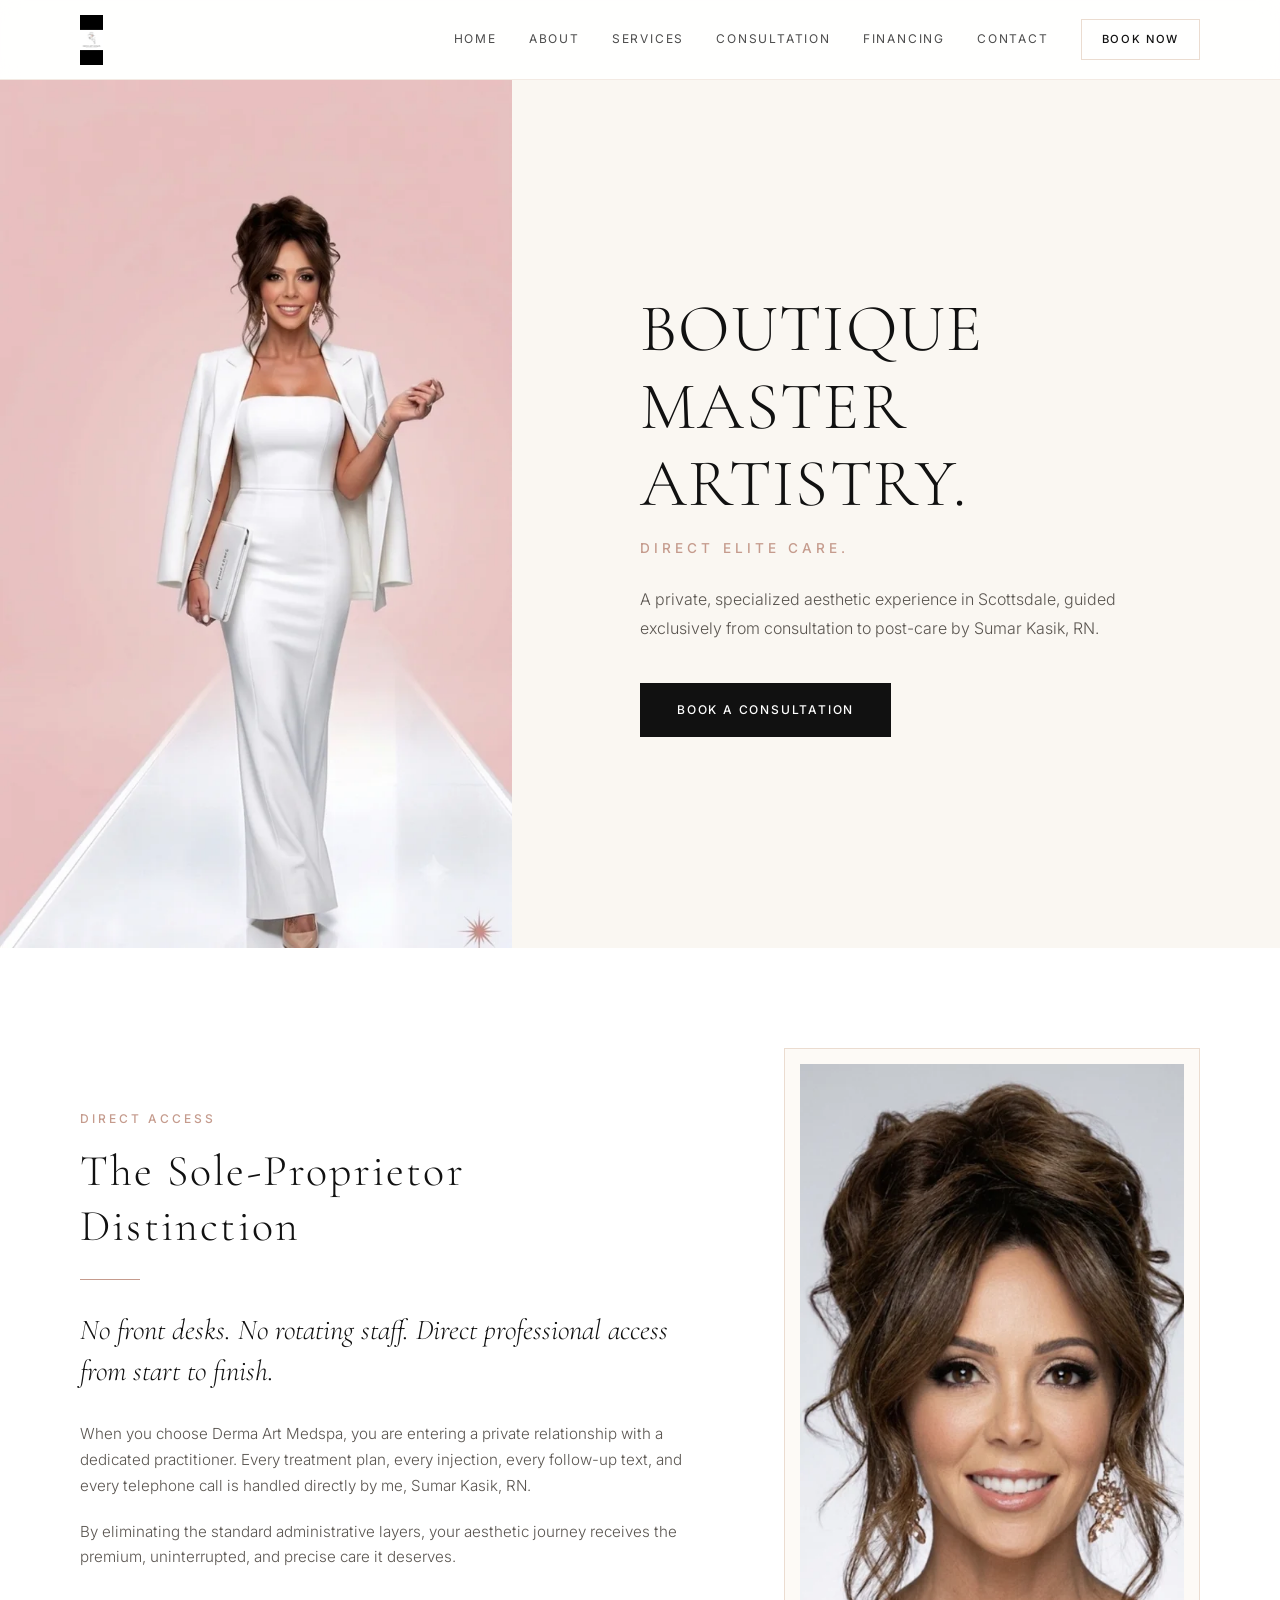
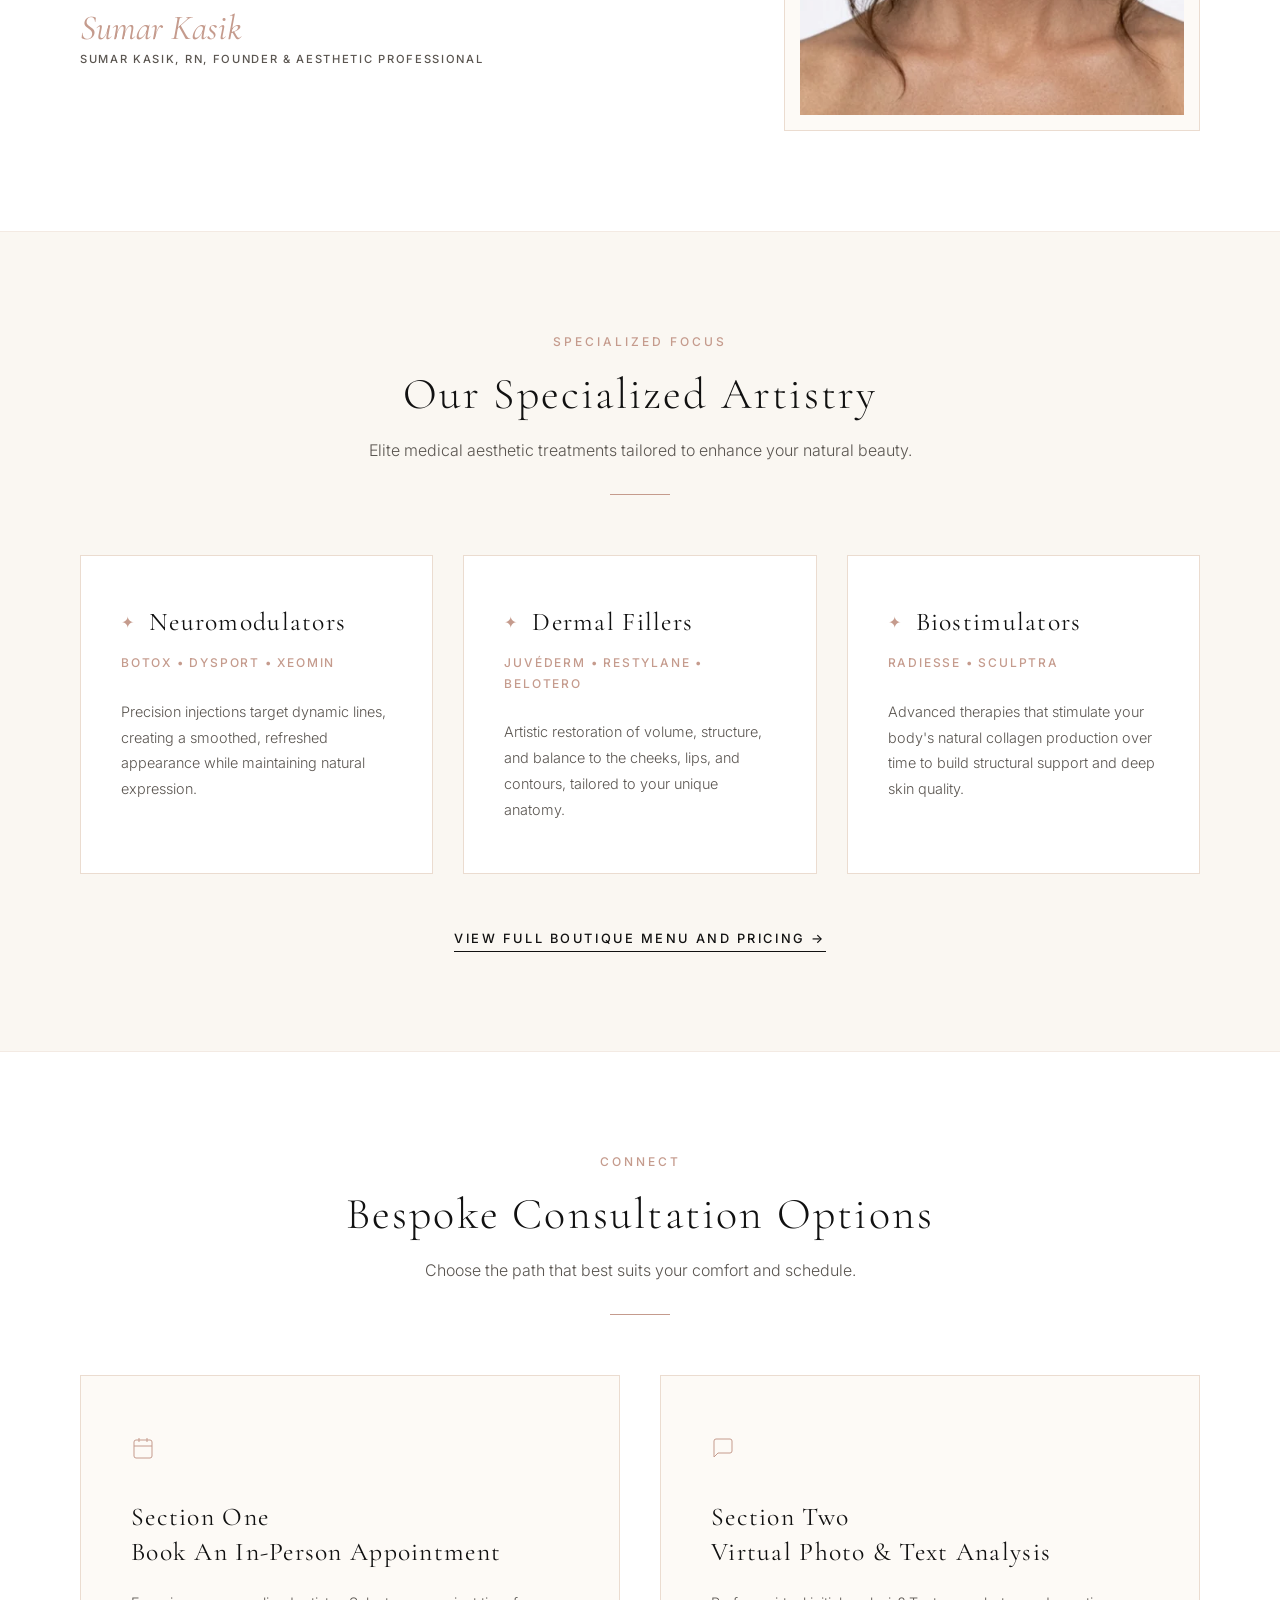
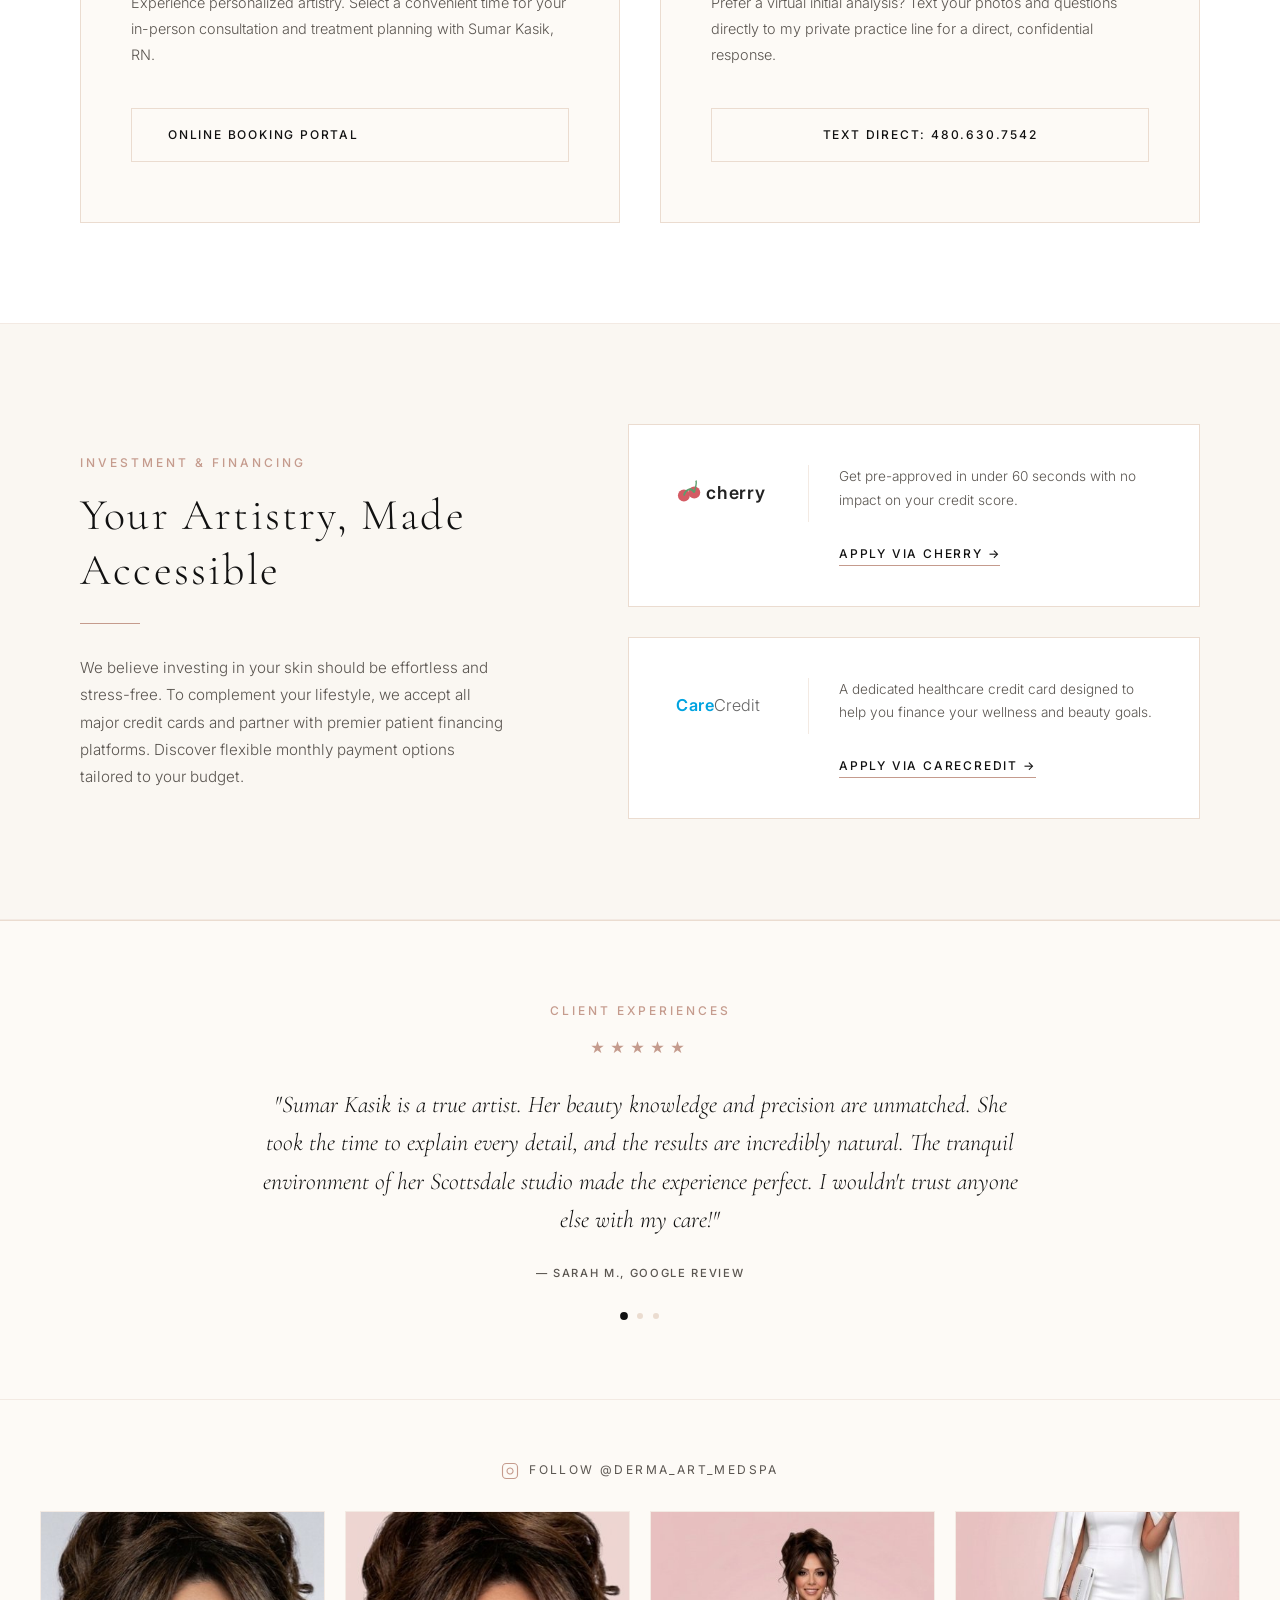
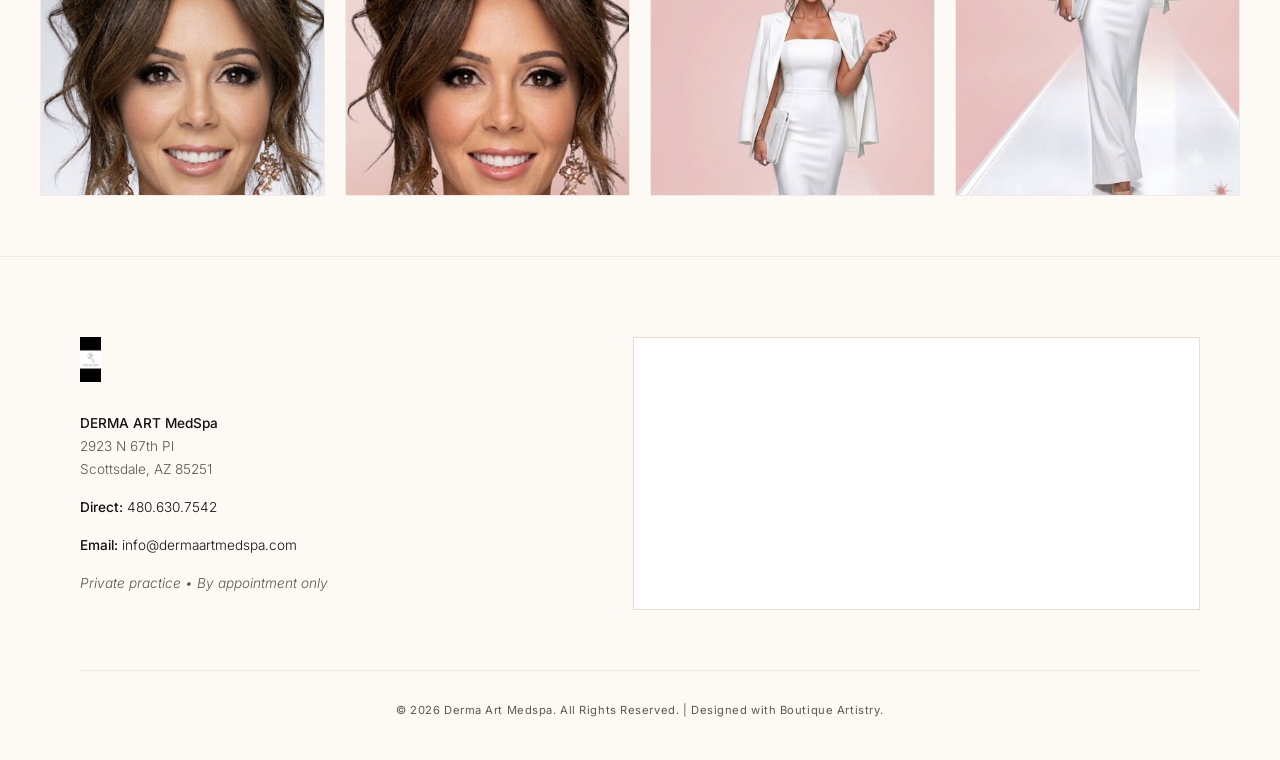
==== commit 3e7586c4: "Release v1.81: Integrate live Square booking portal, fix placeholder trigger deactivation, and repai" ====
--- a/deploy/configs/workspace-coder/index.html
+++ b/deploy/configs/workspace-coder/index.html
@@ -26,7 +26,7 @@
                 <a href="#consultation" class="nav-item">Consultation</a>
                 <a href="#financing" class="nav-item">Financing</a>
                 <a href="#contact" class="nav-item">Contact</a>
-                <a href="#" class="btn btn-nav placeholder-trigger">Book Now</a>
+                <a href="https://square.site/appointments/book/EC5R46S63KXZB/derma-art-medspa-scottsdale-az" class="btn btn-nav">Book Now</a>
             </nav>
             <button class="hamburger" id="hamburgerBtn" aria-label="Toggle Menu">
                 <span class="bar"></span>
@@ -53,7 +53,7 @@
                         <p class="hero-description">
                             A private, specialized aesthetic experience in Scottsdale, guided exclusively from consultation to post-care by Sumar Kasik, RN.
                         </p>
-                        <button class="btn btn-primary placeholder-trigger">Book a Consultation</button>
+                        <a href="https://square.site/appointments/book/EC5R46S63KXZB/derma-art-medspa-scottsdale-az" class="btn btn-primary">Book a Consultation</a>
                     </div>
                 </div>
             </div>
@@ -170,7 +170,7 @@
                         <p class="consult-description">
                             Experience personalized artistry. Select a convenient time for your in-person consultation and treatment planning with Sumar Kasik, RN.
                         </p>
-                        <button class="btn btn-secondary placeholder-trigger">Vagaro Booking Portal</button>
+                        <a href="https://square.site/appointments/book/EC5R46S63KXZB/derma-art-medspa-scottsdale-az" class="btn btn-secondary">Online Booking Portal</a>
                     </div>
 
                     <!-- Option 2: Virtual Text -->
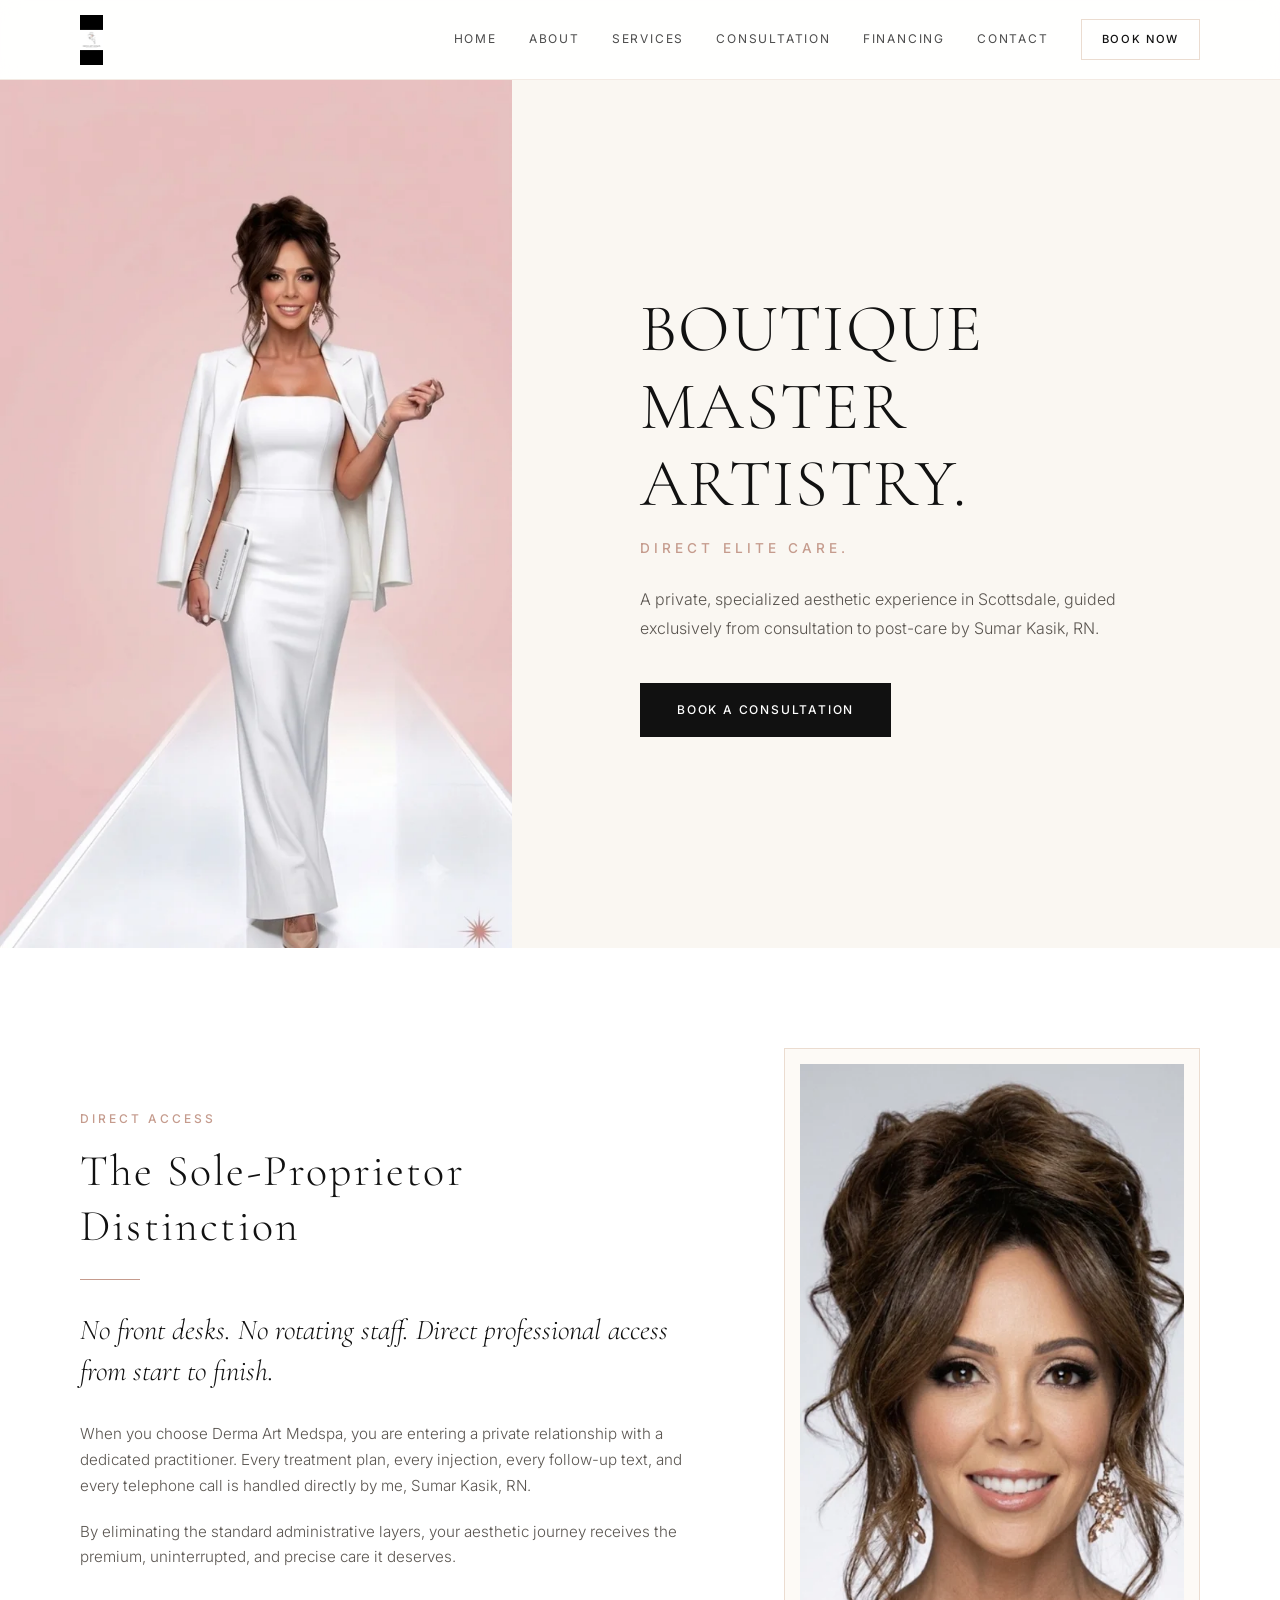
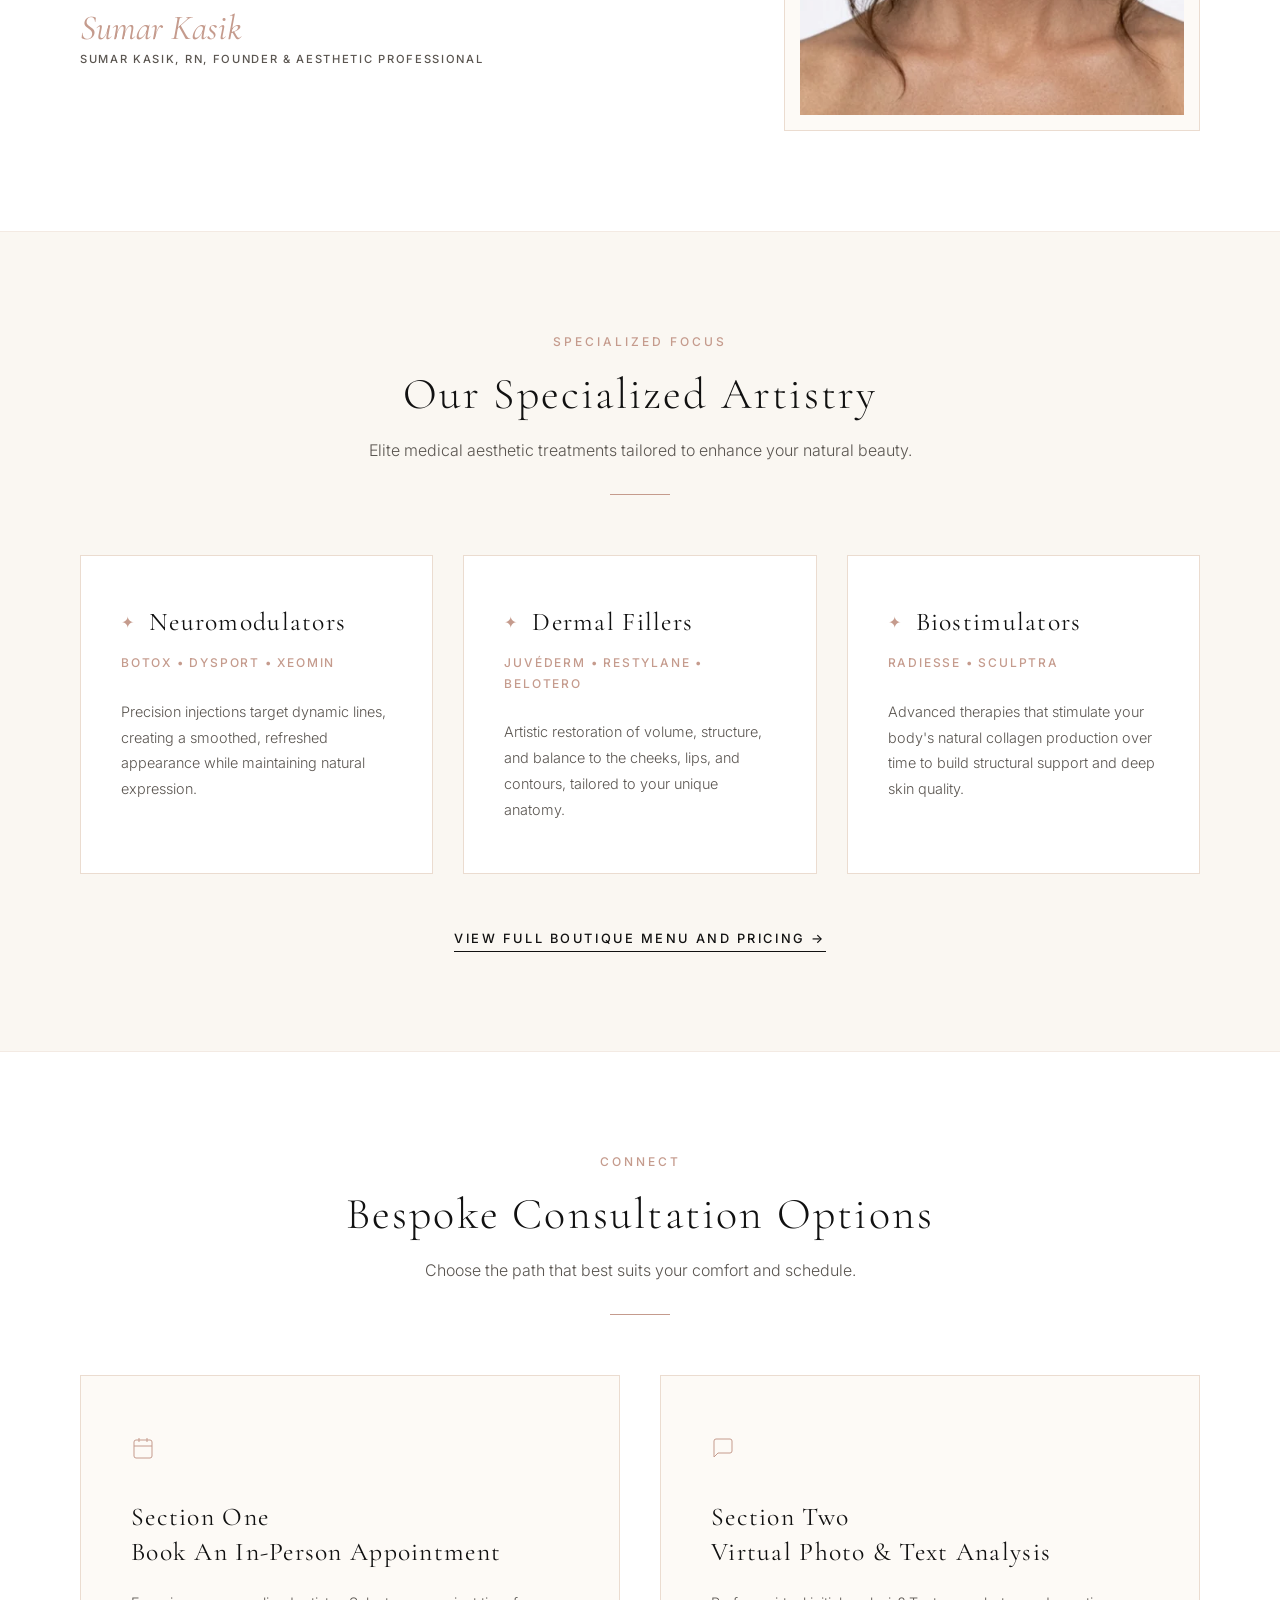
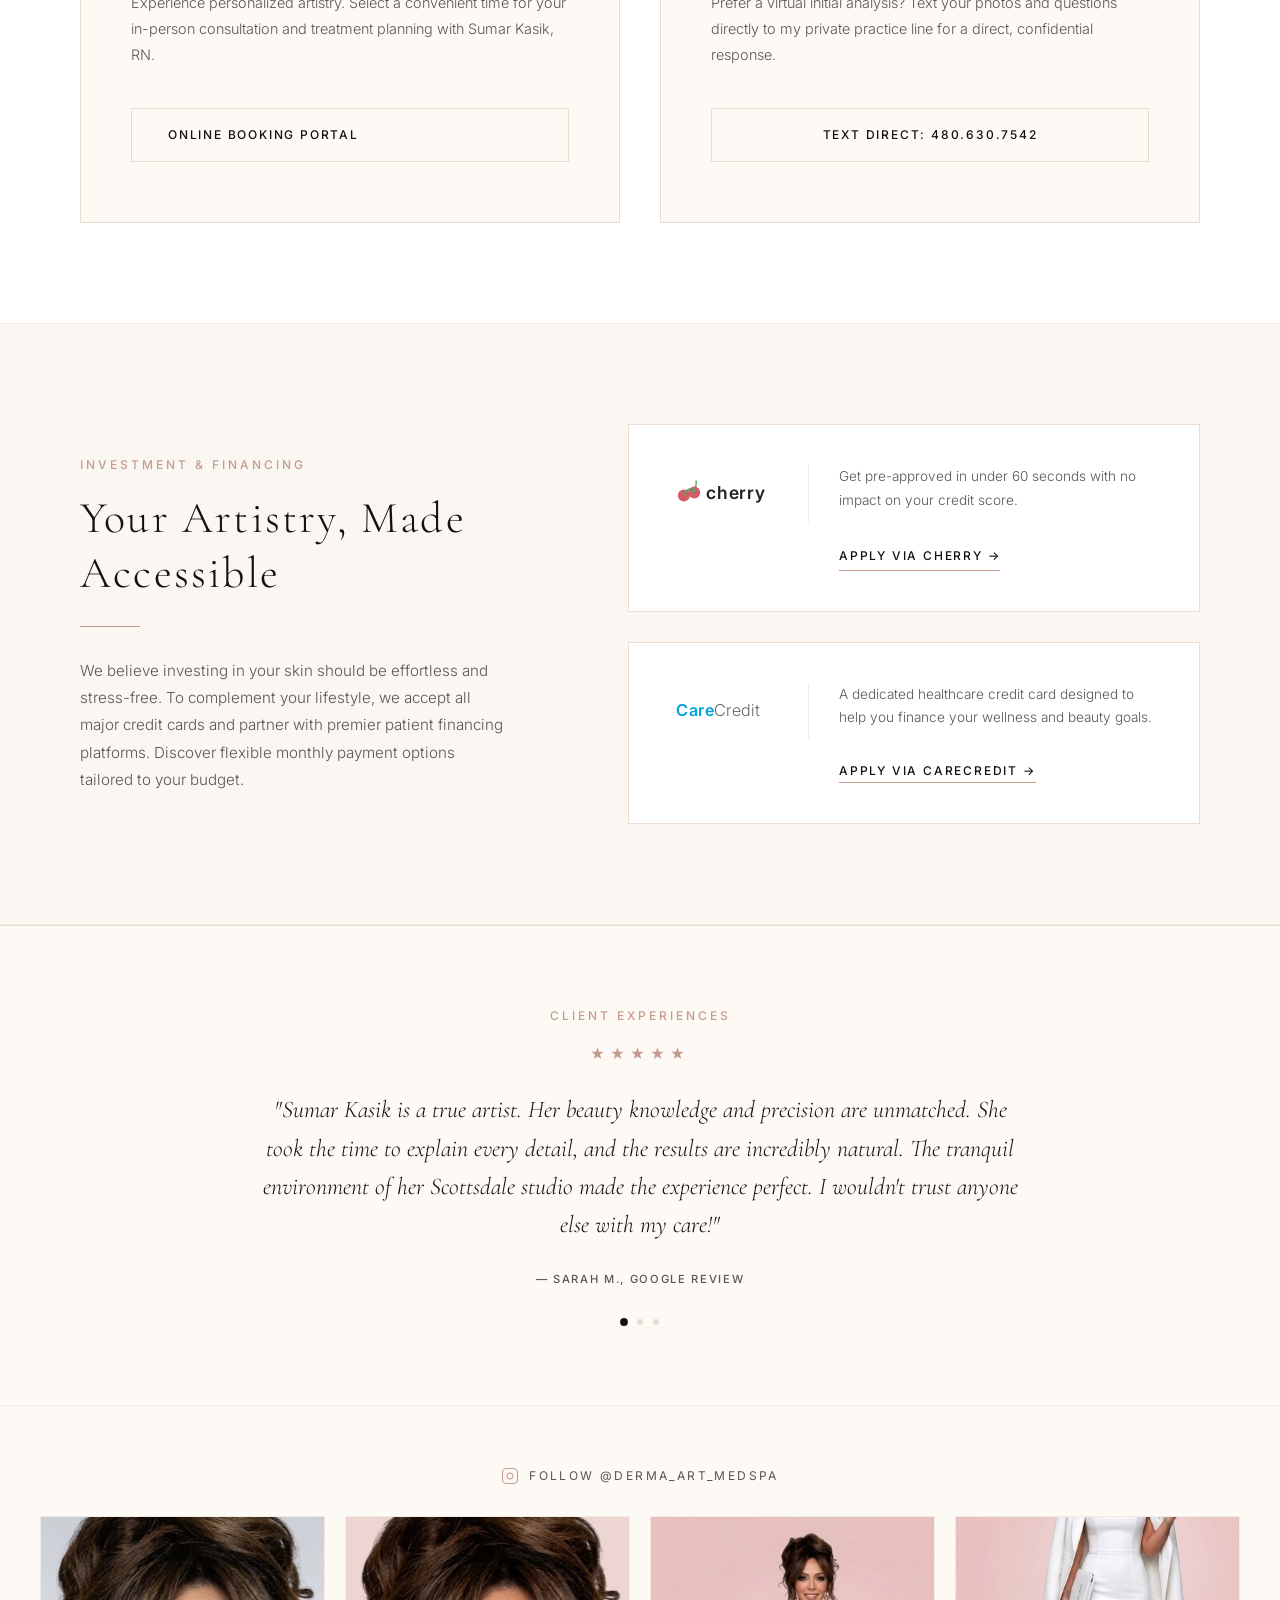
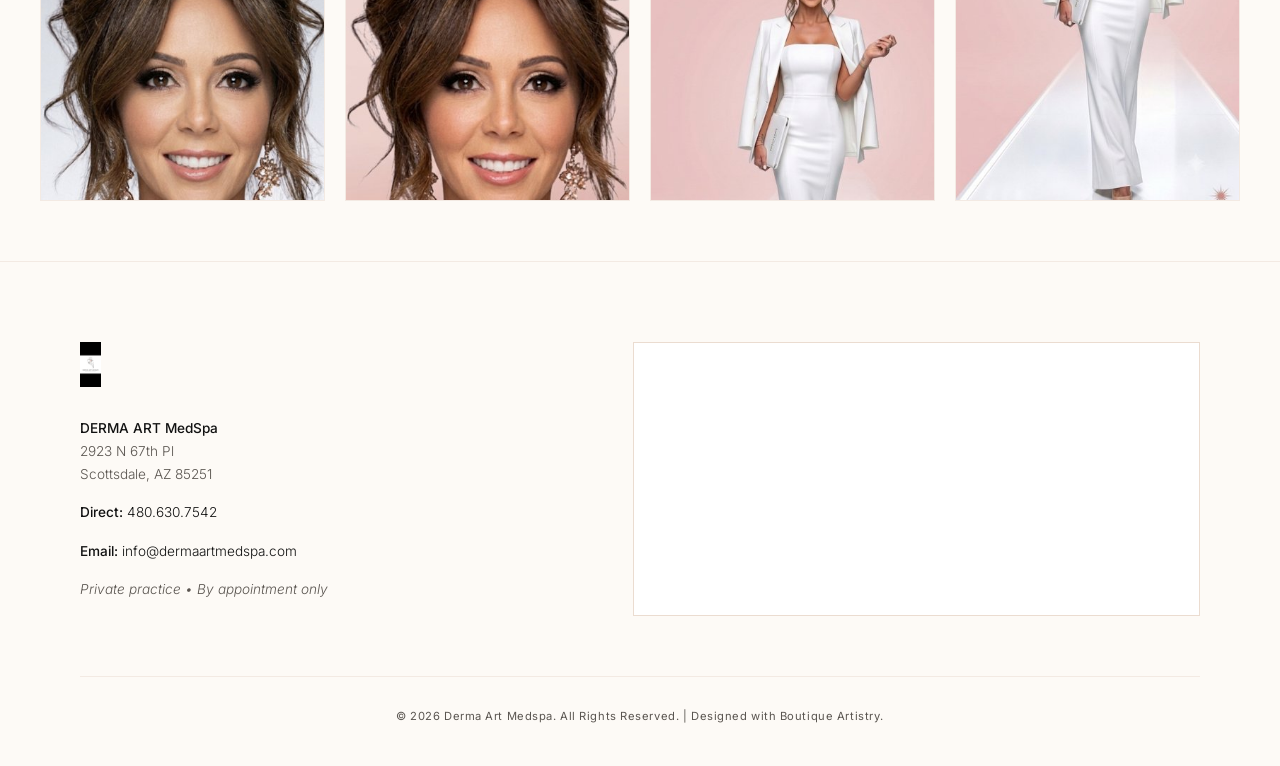
==== commit c0906660: "Release v1.83: Merge live Cherry Financing link integration into configurations" ====
--- a/deploy/configs/workspace-coder/index.html
+++ b/deploy/configs/workspace-coder/index.html
@@ -218,7 +218,7 @@
                             <p class="platform-copy">
                                 Get pre-approved in under 60 seconds with no impact on your credit score.
                             </p>
-                            <button class="btn btn-text-link placeholder-trigger">Apply via Cherry &rarr;</button>
+                            <a href="https://withcherry.com/" class="btn btn-text-link">Apply via Cherry &rarr;</a>
                         </div>
 
                         <!-- CareCredit Financing -->
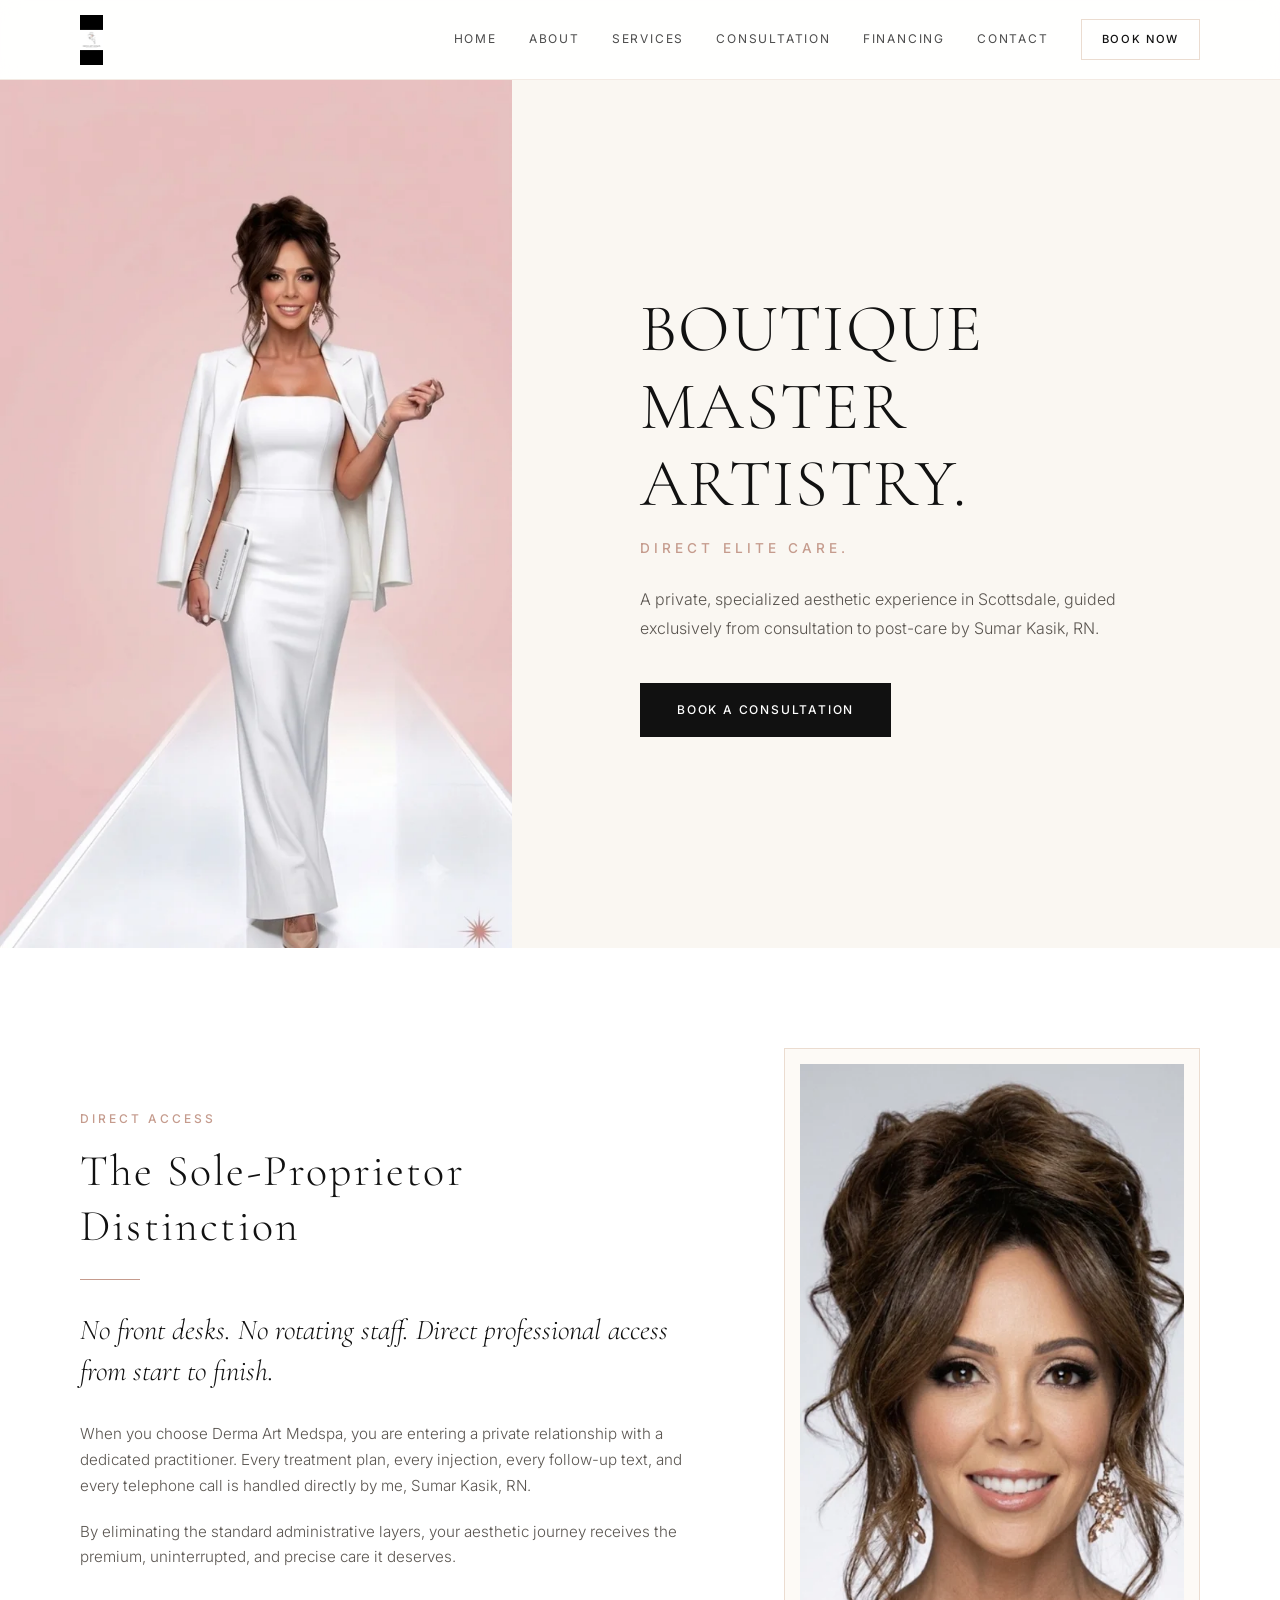
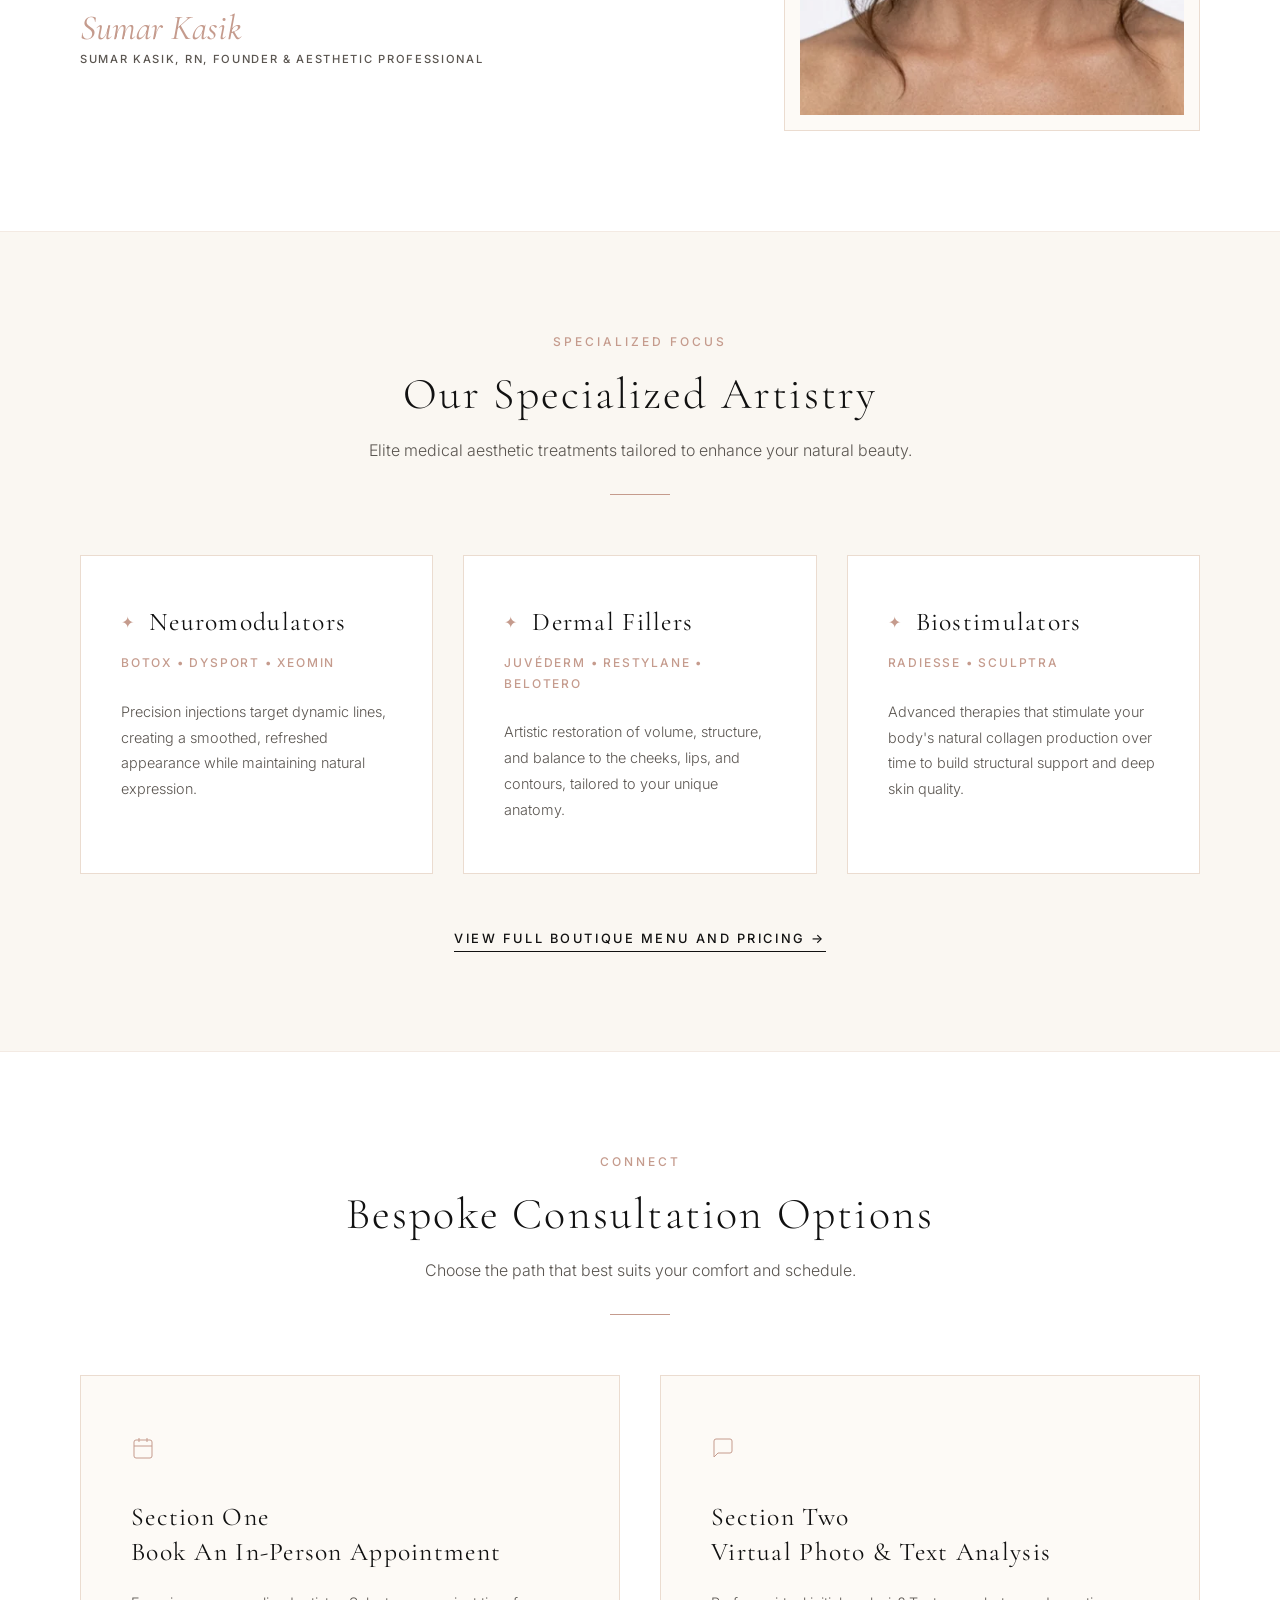
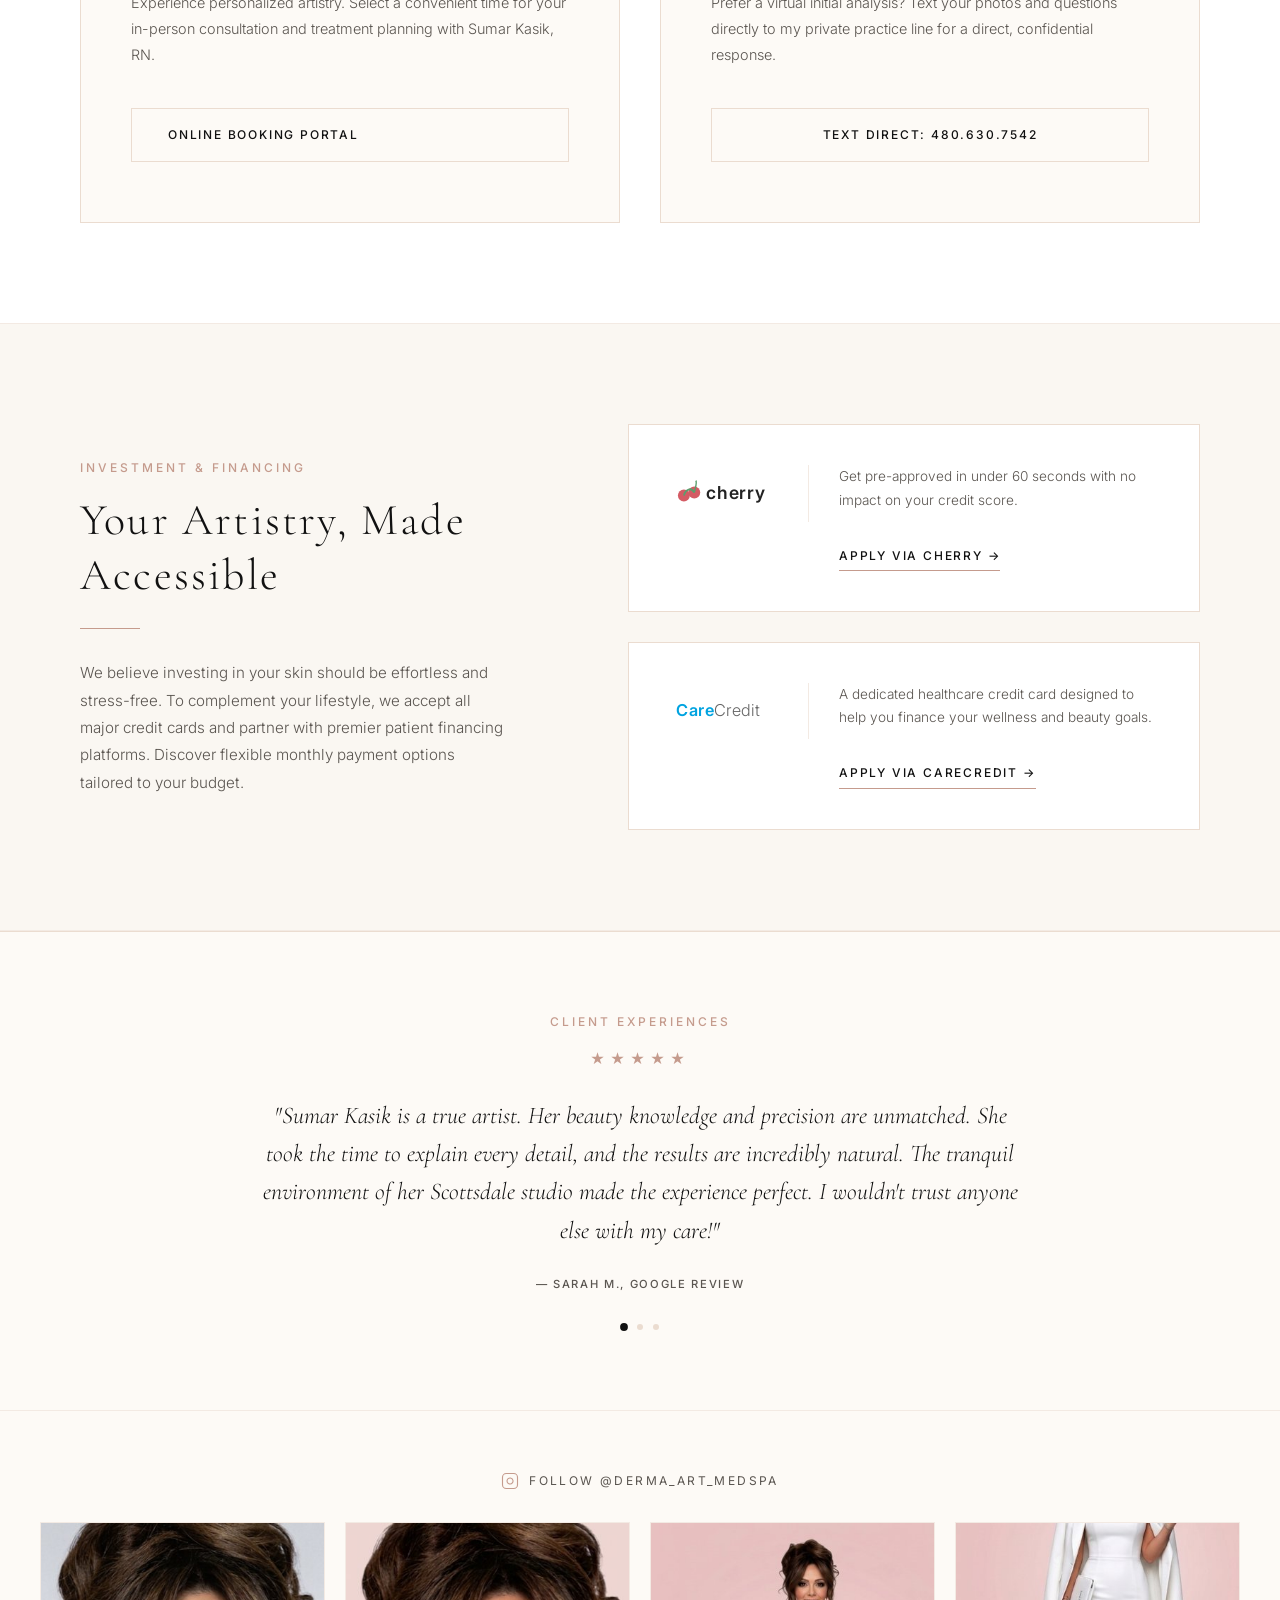
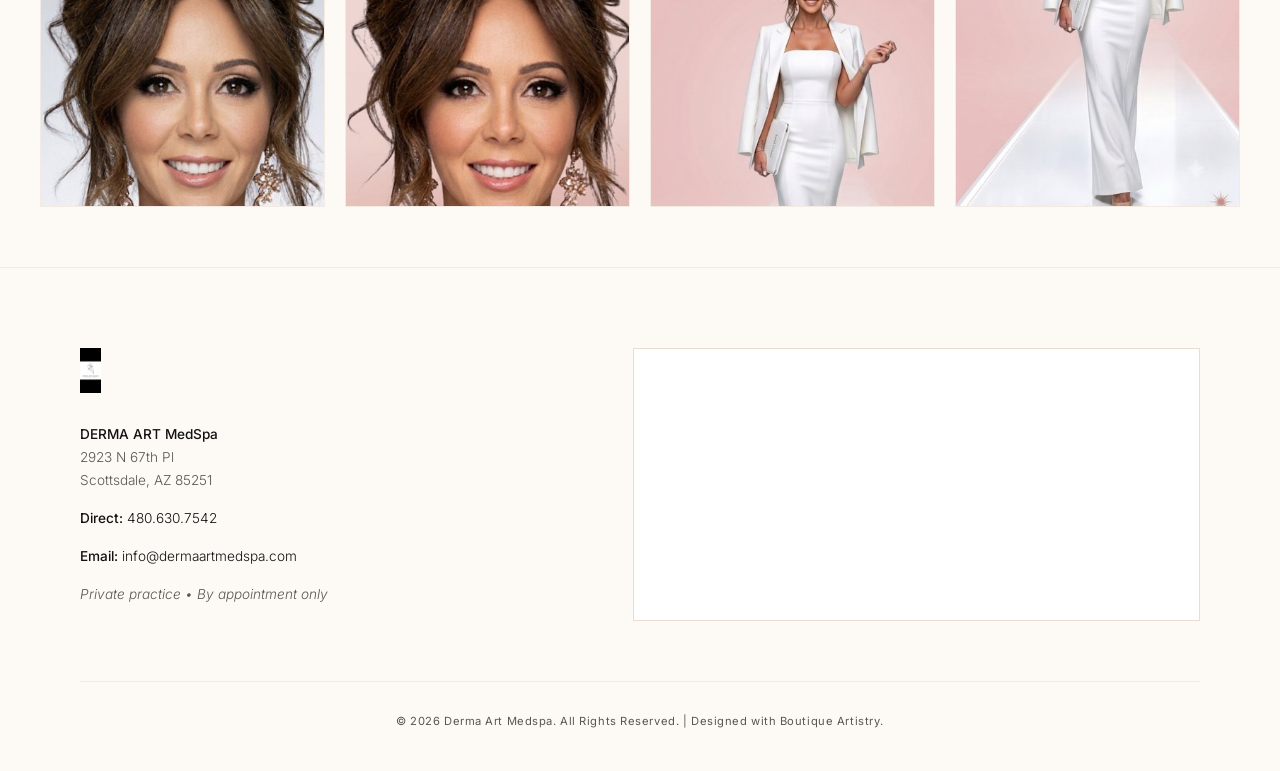
==== commit fa67e36a: "Release v1.84: Merge live CareCredit Financing link integration into configurations" ====
--- a/deploy/configs/workspace-coder/index.html
+++ b/deploy/configs/workspace-coder/index.html
@@ -232,7 +232,7 @@
                             <p class="platform-copy">
                                 A dedicated healthcare credit card designed to help you finance your wellness and beauty goals.
                             </p>
-                            <button class="btn btn-text-link placeholder-trigger">Apply via CareCredit &rarr;</button>
+                            <a href="https://www.carecredit.com/" class="btn btn-text-link">Apply via CareCredit &rarr;</a>
                         </div>
                     </div>
                 </div>
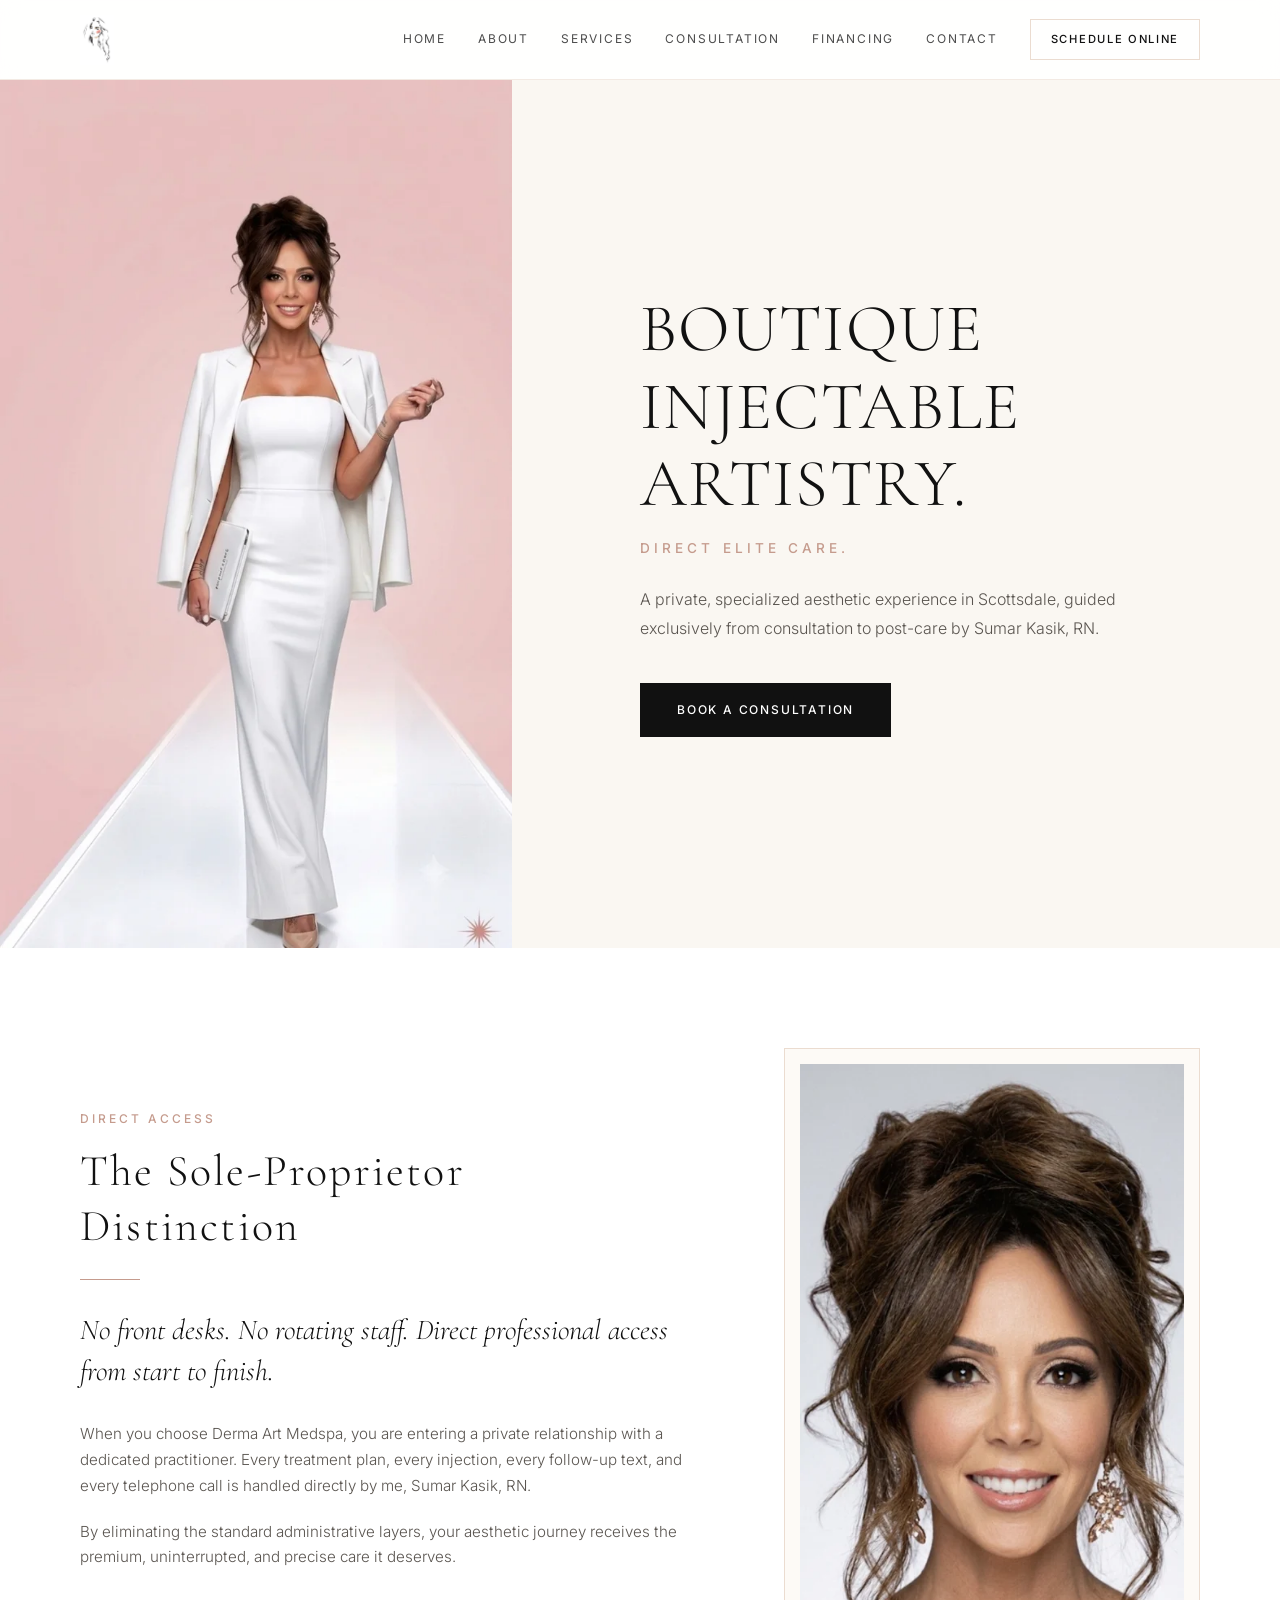
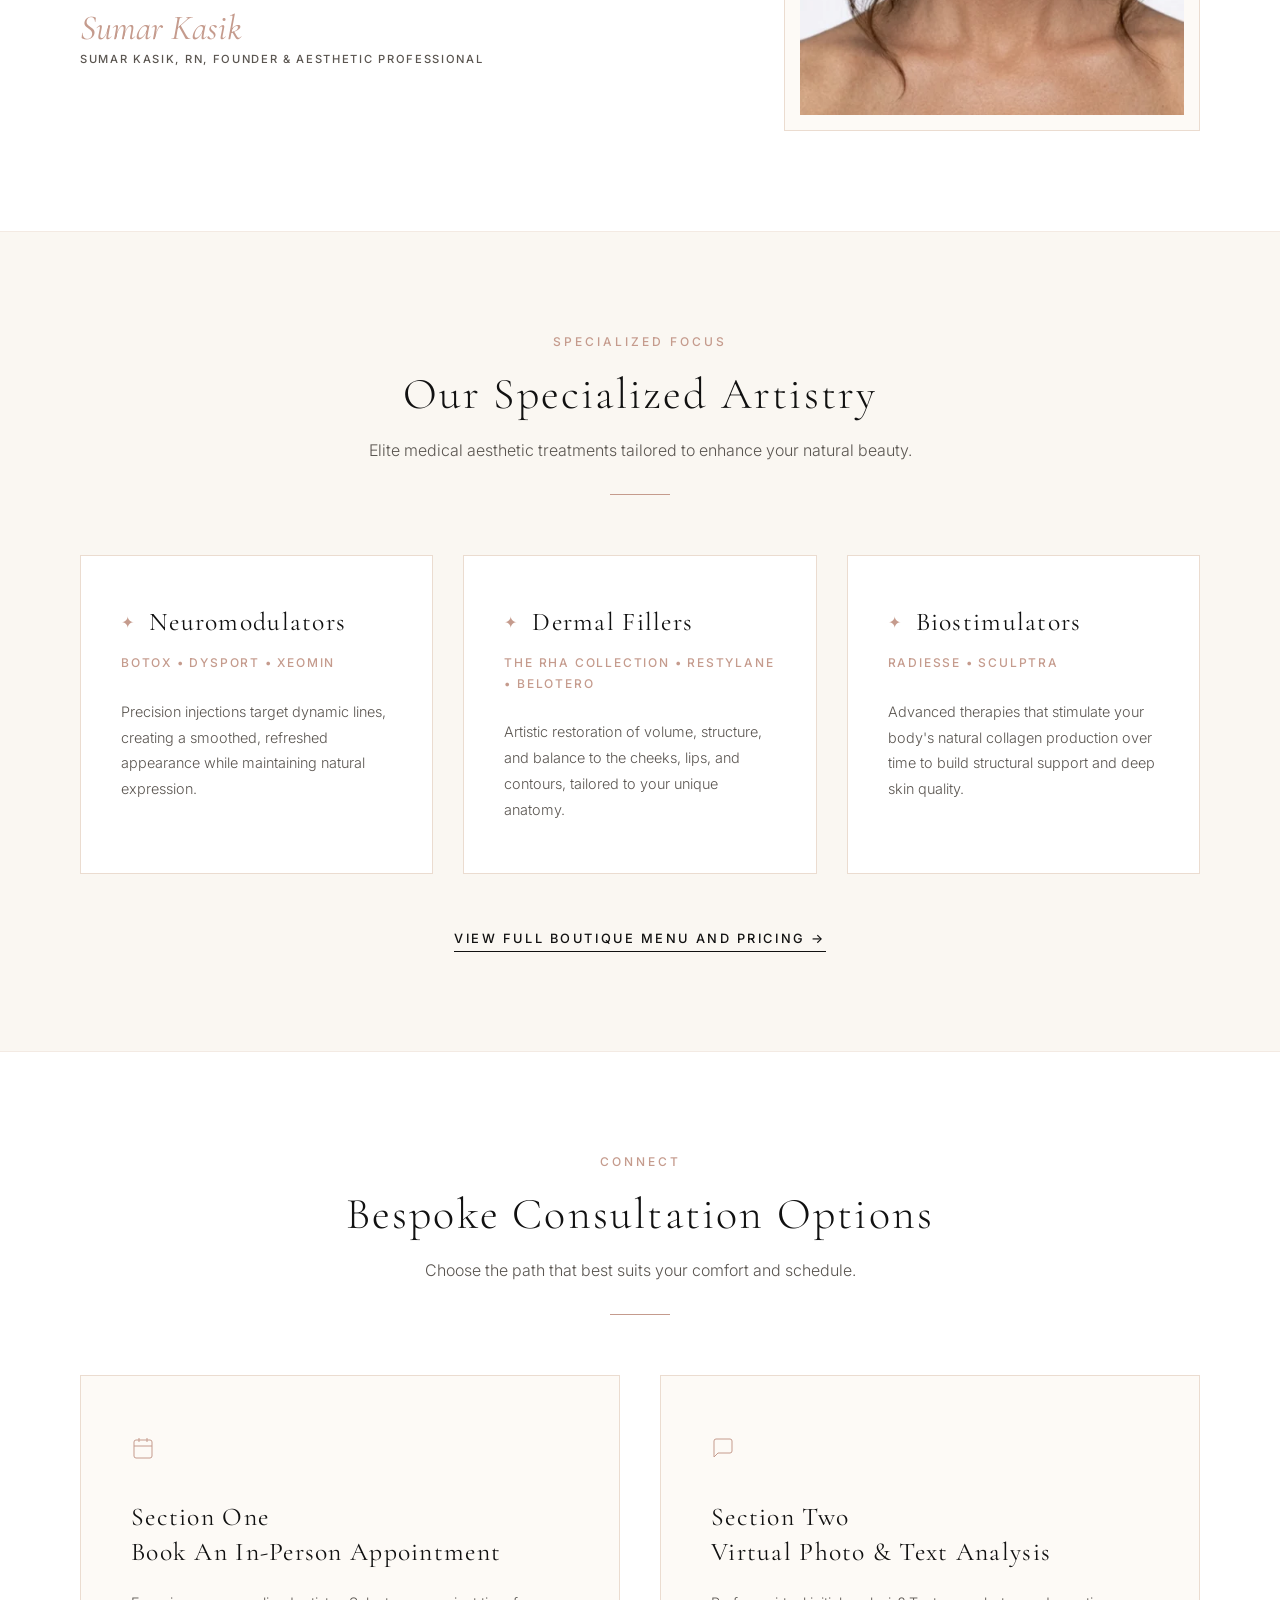
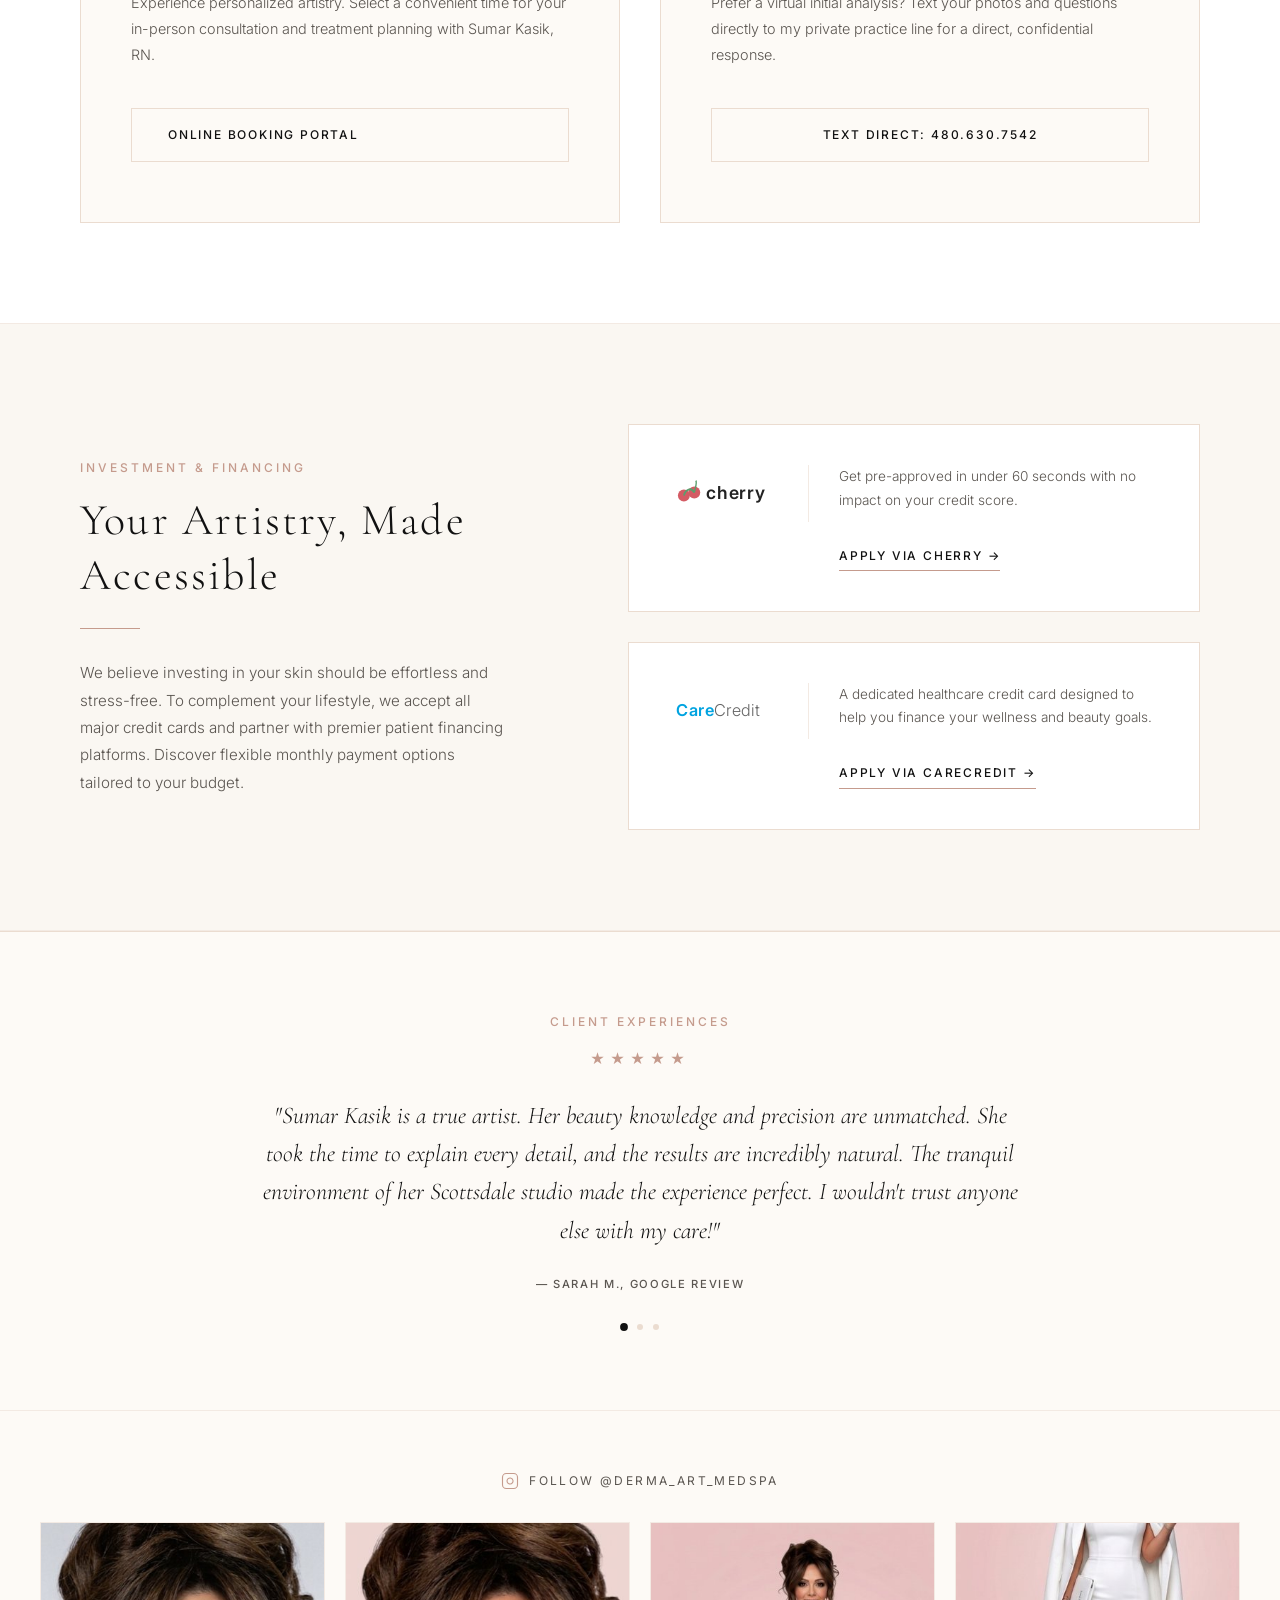
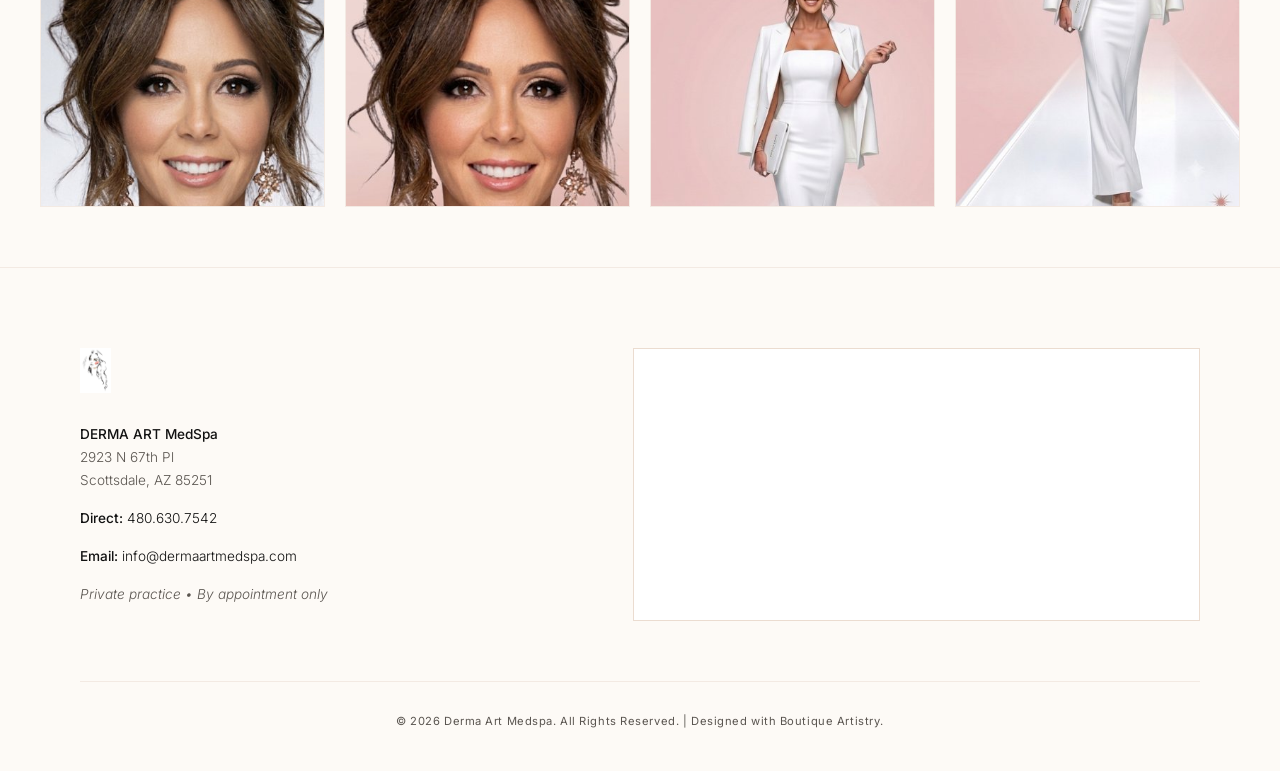
==== commit afaea569: "Apply website updates: Injectable Artistry, Schedule Online, RHA Collection and new logo" ====
--- a/deploy/configs/workspace-coder/index.html
+++ b/deploy/configs/workspace-coder/index.html
@@ -4,7 +4,7 @@
     <meta charset="UTF-8">
     <meta name="viewport" content="width=device-width, initial-scale=1.0">
     <meta name="description" content="A private, specialized aesthetic experience in Scottsdale, guided exclusively from consultation to post-care by Sumar Kasik, RN. Boutique Artistry. Direct Elite Care.">
-    <title>Derma Art Medspa | Boutique Master Artistry</title>
+    <title>Derma Art Medspa | Boutique Injectable Artistry</title>
     <!-- Google Fonts: Playfair Display for headers, Inter for clean body text -->
     <link rel="preconnect" href="https://fonts.googleapis.com">
     <link rel="preconnect" href="https://fonts.gstatic.com" crossorigin>
@@ -26,7 +26,7 @@
                 <a href="#consultation" class="nav-item">Consultation</a>
                 <a href="#financing" class="nav-item">Financing</a>
                 <a href="#contact" class="nav-item">Contact</a>
-                <a href="https://square.site/appointments/book/EC5R46S63KXZB/derma-art-medspa-scottsdale-az" class="btn btn-nav">Book Now</a>
+                <a href="https://square.site/appointments/book/EC5R46S63KXZB/derma-art-medspa-scottsdale-az" class="btn btn-nav">Schedule Online</a>
             </nav>
             <button class="hamburger" id="hamburgerBtn" aria-label="Toggle Menu">
                 <span class="bar"></span>
@@ -43,12 +43,12 @@
                 <div class="hero-image-wrapper">
                     <picture>
                         <source srcset="assets/hero.webp" type="image/webp">
-                        <img src="assets/hero.png" alt="Sumar Kasik, RN - Master Aesthetic Artist" class="hero-image">
+                        <img src="assets/hero.png" alt="Sumar Kasik, RN - Boutique Injectable Artist" class="hero-image">
                     </picture>
                 </div>
                 <div class="hero-content">
                     <div class="hero-text-block">
-                        <h1 class="hero-title">BOUTIQUE<br>MASTER<br>ARTISTRY.</h1>
+                        <h1 class="hero-title">BOUTIQUE<br>INJECTABLE<br>ARTISTRY.</h1>
                         <p class="hero-subtitle">Direct Elite Care.</p>
                         <p class="hero-description">
                             A private, specialized aesthetic experience in Scottsdale, guided exclusively from consultation to post-care by Sumar Kasik, RN.
@@ -120,7 +120,7 @@
                             <span class="service-icon">✦</span>
                             <h3>Dermal Fillers</h3>
                         </div>
-                        <p class="service-subtitle">Juvéderm • Restylane • Belotero</p>
+                        <p class="service-subtitle">The RHA Collection • Restylane • Belotero</p>
                         <p class="service-description">
                             Artistic restoration of volume, structure, and balance to the cheeks, lips, and contours, tailored to your unique anatomy.
                         </p>
@@ -232,7 +232,7 @@
                             <p class="platform-copy">
                                 A dedicated healthcare credit card designed to help you finance your wellness and beauty goals.
                             </p>
-                            <a href="https://www.carecredit.com/" class="btn btn-text-link">Apply via CareCredit &rarr;</a>
+                            <a href="https://www.carecredit.com/doctor-locator/phoeniex-az/avante-optics-gfr352/" class="btn btn-text-link">Apply via CareCredit &rarr;</a>
                         </div>
                     </div>
                 </div>
